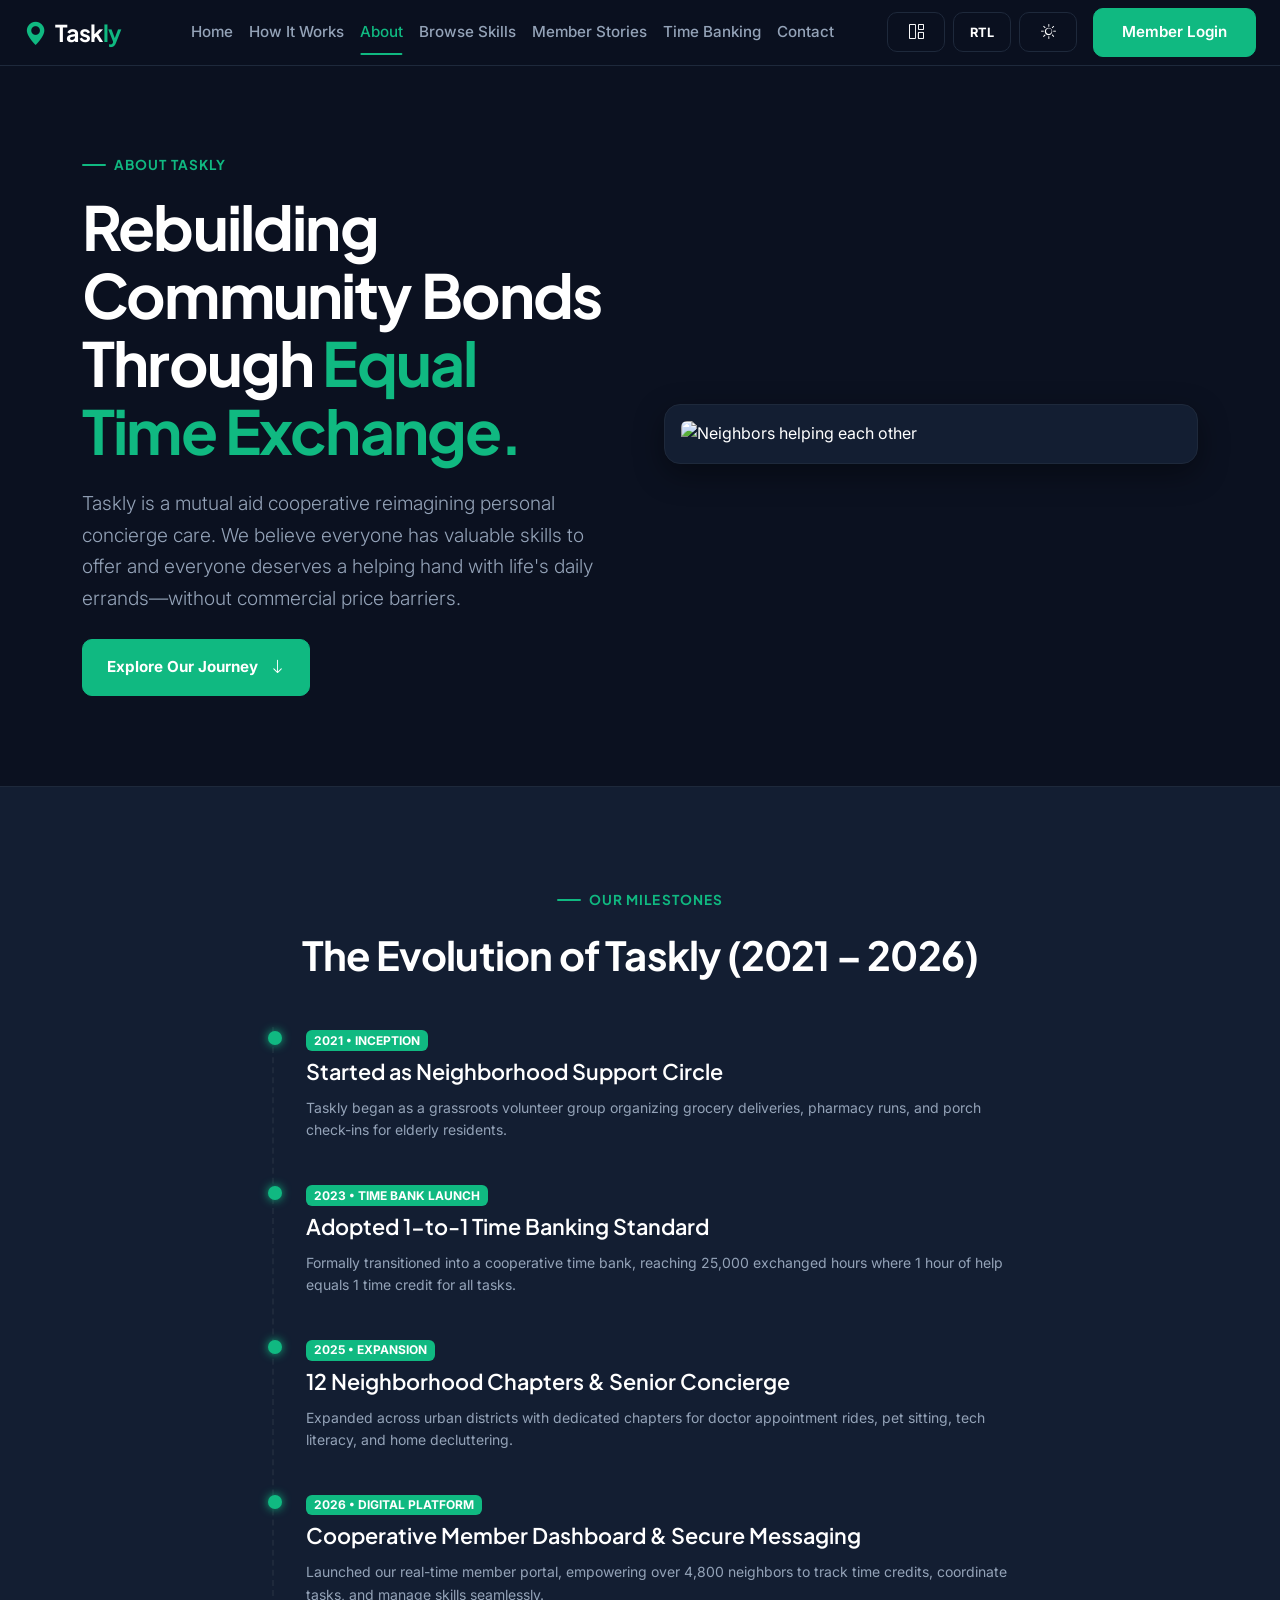
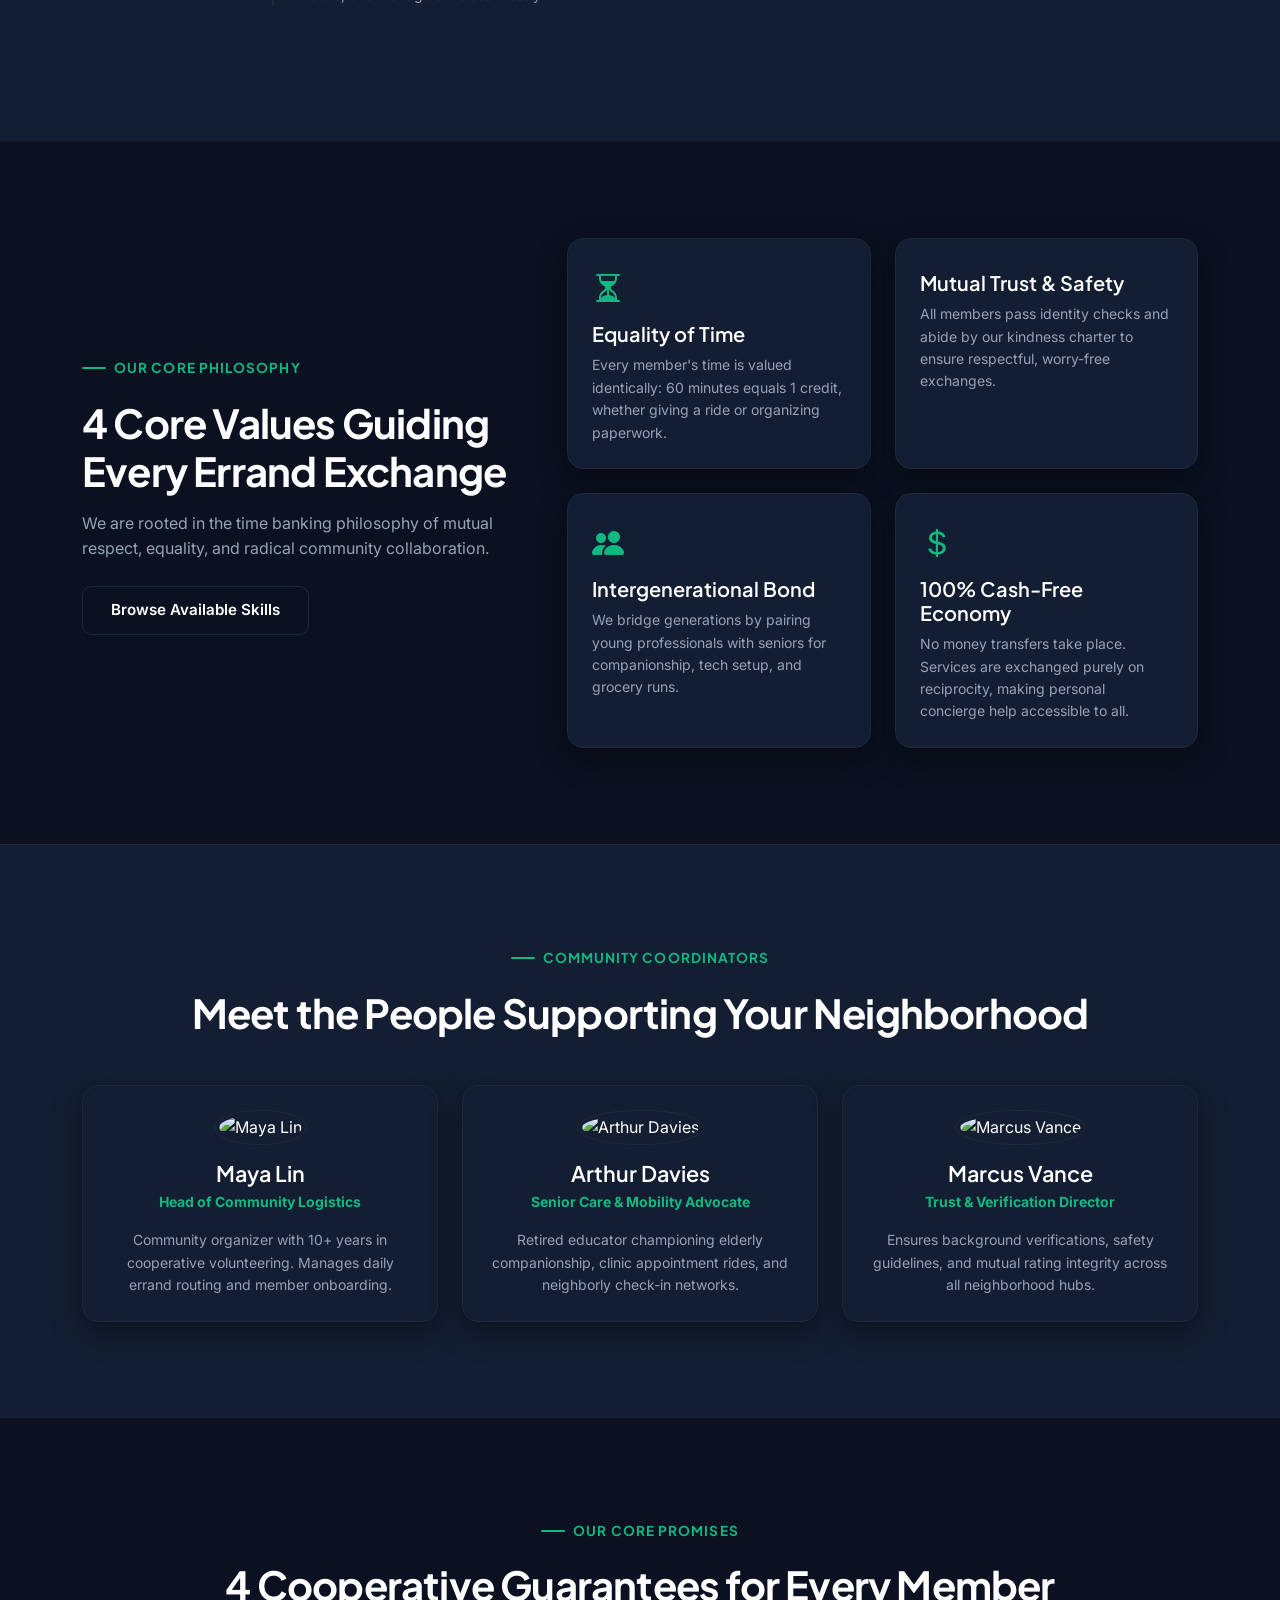
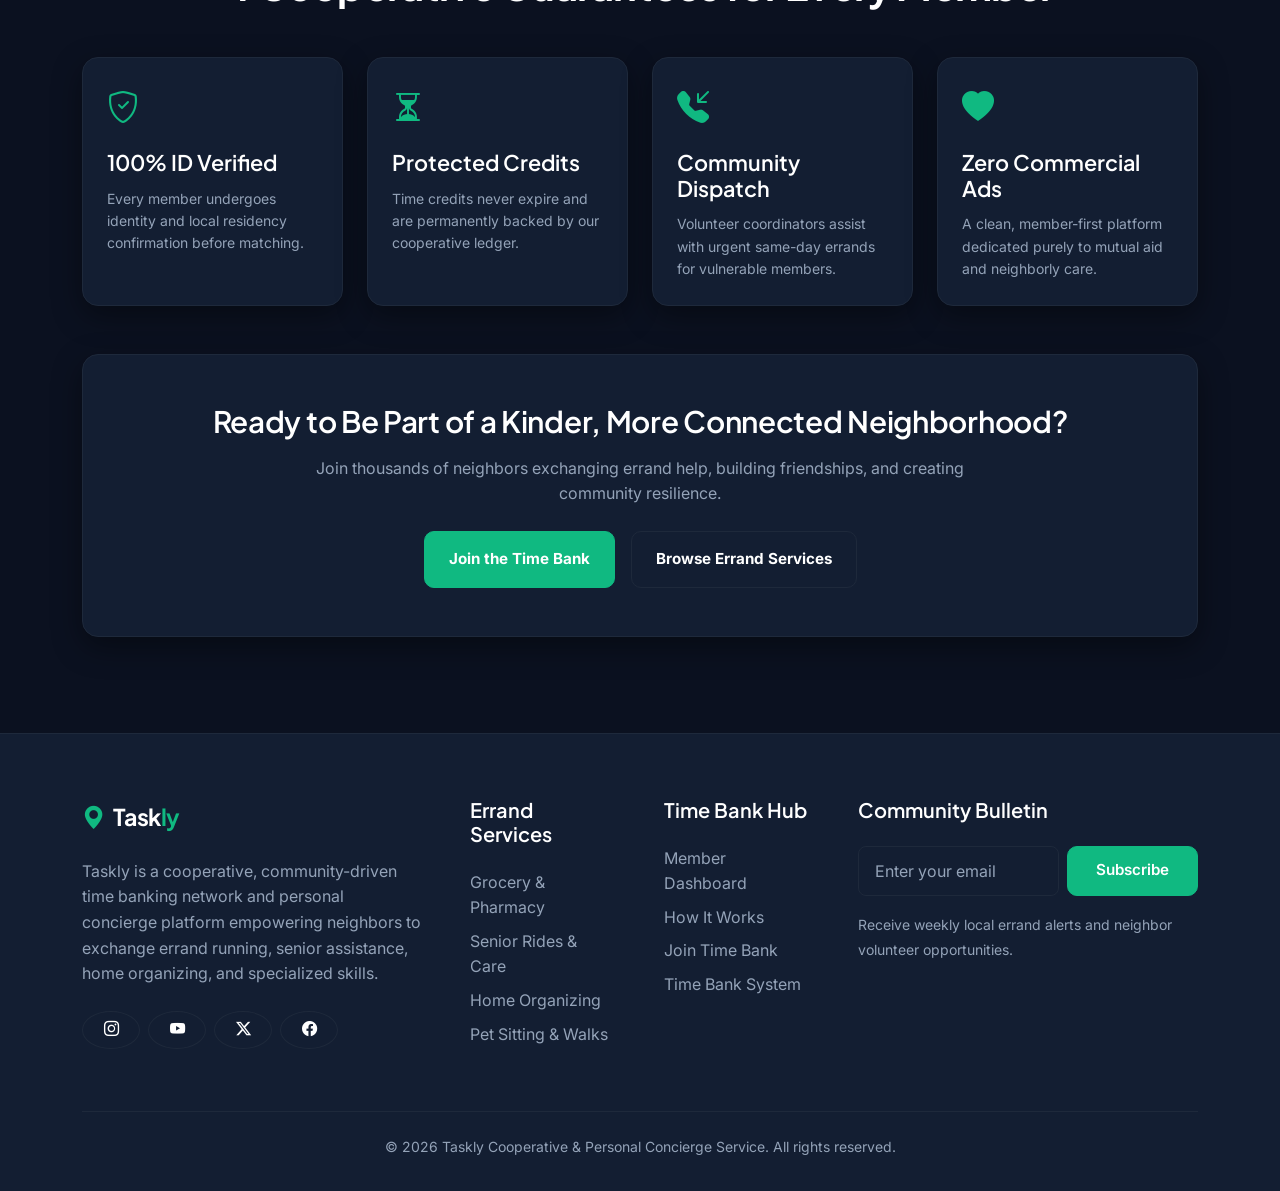
==== about.html @ d5fe8d48 "Initial commit - Taskly Local Errand Running & Personal Concierge Service" ====
<!DOCTYPE html>
<html lang="en">
<head>
    <meta charset="UTF-8">
    <meta name="viewport" content="width=device-width, initial-scale=1.0">
    <title>About Us — Our Time Banking Mission | Taskly</title>
    
    <link rel="icon" type="image/svg+xml" href="favicon.svg">
    <meta name="description" content="Discover the story and cooperative mission of Taskly. We connect neighbors to exchange personal concierge assistance and errand running through equal time banking.">
    
    <!-- Google Fonts: Plus Jakarta Sans (Headings) + Inter (Body) -->
    <link rel="preconnect" href="https://fonts.googleapis.com">
    <link rel="preconnect" href="https://fonts.gstatic.com" crossorigin>
    <link href="https://fonts.googleapis.com/css2?family=Inter:wght@400;500;600;700&family=Plus+Jakarta+Sans:wght@500;600;700;800&display=swap" rel="stylesheet">
    
    <!-- Bootstrap 5 CSS -->
    <link href="https://cdn.jsdelivr.net/npm/bootstrap@5.3.2/dist/css/bootstrap.min.css" rel="stylesheet">
    <!-- Bootstrap Icons -->
    <link rel="stylesheet" href="https://cdn.jsdelivr.net/npm/bootstrap-icons@1.11.1/font/bootstrap-icons.css">
    
    <!-- Custom CSS -->
    <link rel="stylesheet" href="assets/css/style.css">
    <link rel="stylesheet" href="assets/css/dark-mode.css">
    <link rel="stylesheet" href="assets/css/rtl.css">
</head>
<body data-theme="dark">

    <!-- Navbar -->
    <nav class="navbar navbar-expand-xl navbar-glass">
        <div class="container-fluid px-4">
            <a class="navbar-brand" href="index.html">
                <i class="bi bi-geo-alt-fill"></i>
                <span>Task<span class="text-primary-accent">ly</span></span>
            </a>
            
            <button class="navbar-toggler border-0 shadow-none text-body ms-auto" type="button" data-bs-toggle="collapse" data-bs-target="#navbarNav">
                <i class="bi bi-list fs-2"></i>
            </button>
            
            <div class="collapse navbar-collapse" id="navbarNav">
                <ul class="navbar-nav mx-auto">
                    <li class="nav-item"><a class="nav-link" href="index.html">Home</a></li>
                    <li class="nav-item"><a class="nav-link" href="home2.html">How It Works</a></li>
                    <li class="nav-item"><a class="nav-link active" href="about.html">About</a></li>
                    <li class="nav-item"><a class="nav-link" href="services.html">Browse Skills</a></li>
                    <li class="nav-item"><a class="nav-link" href="blog.html">Member Stories</a></li>
                    <li class="nav-item"><a class="nav-link" href="pricing.html">Time Banking</a></li>
                    <li class="nav-item"><a class="nav-link" href="contact.html">Contact</a></li>
                </ul>
                <div class="d-flex align-items-center gap-2 mt-3 mt-xl-0">
                    <a href="dashboard.html" class="btn btn-secondary-custom d-flex align-items-center justify-content-center" style="width: 40px; height: 40px;" title="Member Dashboard"><i class="bi bi-grid-1x2"></i></a>
                    <a href="#" id="rtlToggle" class="btn btn-secondary-custom d-flex align-items-center justify-content-center fw-bold" style="width: 40px; height: 40px; font-size: 0.8rem;" title="Toggle RTL">RTL</a>
                    <a href="#" id="themeToggle" class="btn btn-secondary-custom d-flex align-items-center justify-content-center" style="width: 40px; height: 40px;" title="Toggle Theme"><i class="bi bi-sun"></i></a>
                    <a href="login.html" class="btn btn-primary-orange fw-semibold ms-2">Member Login</a>
                </div>
            </div>
        </div>
    </nav>

    <!-- HERO SECTION: ABOUT TASKLY -->
    <section class="hero-editorial-about">
        <div class="container">
            <div class="row align-items-center g-5">
                <div class="col-lg-6 fade-up">
                    <div class="eyebrow-label">ABOUT TASKLY</div>
                    <h1 class="display-3 mb-4">
                        Rebuilding Community Bonds Through <span class="text-primary-accent">Equal Time Exchange.</span>
                    </h1>
                    <p class="lead mb-4">
                        Taskly is a mutual aid cooperative reimagining personal concierge care. We believe everyone has valuable skills to offer and everyone deserves a helping hand with life's daily errands—without commercial price barriers.
                    </p>
                    <div class="d-flex gap-3 mb-4">
                        <a href="#history" class="btn btn-primary-orange btn-lg px-4 py-3 fw-bold">Explore Our Journey <i class="bi bi-arrow-down ms-1"></i></a>
                    </div>
                </div>

                <div class="col-lg-6 fade-up" style="transition-delay: 0.1s;">
                    <div class="glass-card p-3">
                        <img src="https://images.unsplash.com/photo-1576765608535-5f04d1e3f289?auto=format&fit=crop&w=800&q=80" class="img-fluid rounded w-100" alt="Neighbors helping each other">
                    </div>
                </div>
            </div>
        </div>
    </section>

    <!-- UNIQUE SECTION 1 (ABOUT): TIMELINE OF TIME BANKING MILESTONES -->
    <section class="py-5 bg-secondary-dark border-top border-secondary" id="history">
        <div class="container py-5">
            <div class="text-center mb-5 fade-up">
                <span class="eyebrow-label">OUR MILESTONES</span>
                <h2 class="display-6 mt-1">The Evolution of Taskly (2021 – 2026)</h2>
            </div>

            <div class="row justify-content-center">
                <div class="col-lg-8 fade-up">
                    <div class="timeline-track">
                        <!-- Milestone 1 -->
                        <div class="timeline-item">
                            <span class="badge bg-primary-accent text-white mb-2">2021 • INCEPTION</span>
                            <h4>Started as Neighborhood Support Circle</h4>
                            <p class="text-secondary small mb-0">Taskly began as a grassroots volunteer group organizing grocery deliveries, pharmacy runs, and porch check-ins for elderly residents.</p>
                        </div>

                        <!-- Milestone 2 -->
                        <div class="timeline-item">
                            <span class="badge bg-primary-accent text-white mb-2">2023 • TIME BANK LAUNCH</span>
                            <h4>Adopted 1-to-1 Time Banking Standard</h4>
                            <p class="text-secondary small mb-0">Formally transitioned into a cooperative time bank, reaching 25,000 exchanged hours where 1 hour of help equals 1 time credit for all tasks.</p>
                        </div>

                        <!-- Milestone 3 -->
                        <div class="timeline-item">
                            <span class="badge bg-primary-accent text-white mb-2">2025 • EXPANSION</span>
                            <h4>12 Neighborhood Chapters & Senior Concierge</h4>
                            <p class="text-secondary small mb-0">Expanded across urban districts with dedicated chapters for doctor appointment rides, pet sitting, tech literacy, and home decluttering.</p>
                        </div>

                        <!-- Milestone 4 -->
                        <div class="timeline-item">
                            <span class="badge bg-primary-accent text-white mb-2">2026 • DIGITAL PLATFORM</span>
                            <h4>Cooperative Member Dashboard & Secure Messaging</h4>
                            <p class="text-secondary small mb-0">Launched our real-time member portal, empowering over 4,800 neighbors to track time credits, coordinate tasks, and manage skills seamlessly.</p>
                        </div>
                    </div>
                </div>
            </div>
        </div>
    </section>

    <!-- UNIQUE SECTION 2 (ABOUT): 4 PILLARS OF COOPERATIVE CARE -->
    <section class="py-5">
        <div class="container py-5">
            <div class="row align-items-center g-5">
                <div class="col-lg-5 fade-up">
                    <span class="eyebrow-label">OUR CORE PHILOSOPHY</span>
                    <h2 class="display-6 mt-1 mb-3">4 Core Values Guiding Every Errand Exchange</h2>
                    <p class="text-secondary mb-4">We are rooted in the time banking philosophy of mutual respect, equality, and radical community collaboration.</p>
                    <a href="services.html" class="btn btn-secondary-custom">Browse Available Skills</a>
                </div>

                <div class="col-lg-7 fade-up" style="transition-delay: 0.1s;">
                    <div class="row g-4">
                        <div class="col-sm-6">
                            <div class="glass-card p-4 h-100">
                                <div class="text-primary-accent fs-2 mb-2"><i class="bi bi-hourglass-split"></i></div>
                                <h5>Equality of Time</h5>
                                <p class="text-secondary small mb-0">Every member's time is valued identically: 60 minutes equals 1 credit, whether giving a ride or organizing paperwork.</p>
                            </div>
                        </div>

                        <div class="col-sm-6">
                            <div class="glass-card p-4 h-100">
                                <div class="text-primary-accent fs-2 mb-2"><i class="bi bi-shield-heart"></i></div>
                                <h5>Mutual Trust & Safety</h5>
                                <p class="text-secondary small mb-0">All members pass identity checks and abide by our kindness charter to ensure respectful, worry-free exchanges.</p>
                            </div>
                        </div>

                        <div class="col-sm-6">
                            <div class="glass-card p-4 h-100">
                                <div class="text-primary-accent fs-2 mb-2"><i class="bi bi-people-fill"></i></div>
                                <h5>Intergenerational Bond</h5>
                                <p class="text-secondary small mb-0">We bridge generations by pairing young professionals with seniors for companionship, tech setup, and grocery runs.</p>
                            </div>
                        </div>

                        <div class="col-sm-6">
                            <div class="glass-card p-4 h-100">
                                <div class="text-primary-accent fs-2 mb-2"><i class="bi bi-currency-dollar"></i></div>
                                <h5>100% Cash-Free Economy</h5>
                                <p class="text-secondary small mb-0">No money transfers take place. Services are exchanged purely on reciprocity, making personal concierge help accessible to all.</p>
                            </div>
                        </div>
                    </div>
                </div>
            </div>
        </div>
    </section>

    <!-- UNIQUE SECTION 3 (ABOUT): COMMUNITY COORDINATORS & ORGANIZERS -->
    <section class="py-5 bg-secondary-dark border-top border-secondary">
        <div class="container py-5">
            <div class="text-center mb-5 fade-up">
                <span class="eyebrow-label">COMMUNITY COORDINATORS</span>
                <h2 class="display-6 mt-1">Meet the People Supporting Your Neighborhood</h2>
            </div>

            <div class="row g-4 justify-content-center">
                <div class="col-lg-4 col-md-6 fade-up">
                    <div class="glass-card p-4 text-center">
                        <img src="https://images.unsplash.com/photo-1534528741775-53994a69daeb?auto=format&fit=crop&w=400&q=80" class="rounded-circle mb-3 border border-primary p-1" style="width: 110px; height: 110px; object-fit: cover;" alt="Maya Lin">
                        <h4 class="mb-1">Maya Lin</h4>
                        <small class="text-primary-accent fw-bold d-block mb-3">Head of Community Logistics</small>
                        <p class="text-secondary small mb-0">Community organizer with 10+ years in cooperative volunteering. Manages daily errand routing and member onboarding.</p>
                    </div>
                </div>

                <div class="col-lg-4 col-md-6 fade-up" style="transition-delay: 0.1s;">
                    <div class="glass-card p-4 text-center">
                        <img src="https://images.unsplash.com/photo-1507003211169-0a1dd7228f2d?auto=format&fit=crop&w=400&q=80" class="rounded-circle mb-3 border border-primary p-1" style="width: 110px; height: 110px; object-fit: cover;" alt="Arthur Davies">
                        <h4 class="mb-1">Arthur Davies</h4>
                        <small class="text-primary-accent fw-bold d-block mb-3">Senior Care & Mobility Advocate</small>
                        <p class="text-secondary small mb-0">Retired educator championing elderly companionship, clinic appointment rides, and neighborly check-in networks.</p>
                    </div>
                </div>

                <div class="col-lg-4 col-md-6 fade-up" style="transition-delay: 0.2s;">
                    <div class="glass-card p-4 text-center">
                        <img src="https://images.unsplash.com/photo-1500648767791-00dcc994a43e?auto=format&fit=crop&w=400&q=80" class="rounded-circle mb-3 border border-primary p-1" style="width: 110px; height: 110px; object-fit: cover;" alt="Marcus Vance">
                        <h4 class="mb-1">Marcus Vance</h4>
                        <small class="text-primary-accent fw-bold d-block mb-3">Trust & Verification Director</small>
                        <p class="text-secondary small mb-0">Ensures background verifications, safety guidelines, and mutual rating integrity across all neighborhood hubs.</p>
                    </div>
                </div>
            </div>
        </div>
    </section>

    <!-- UNIQUE SECTION 4 (ABOUT): TIME BANK GUARANTEES -->
    <section class="py-5">
        <div class="container py-5">
            <div class="text-center mb-5 fade-up">
                <span class="eyebrow-label">OUR CORE PROMISES</span>
                <h2 class="display-6 mt-1">4 Cooperative Guarantees for Every Member</h2>
            </div>

            <div class="row g-4">
                <div class="col-lg-3 col-md-6 fade-up">
                    <div class="glass-card p-4 h-100 border-start border-primary" style="border-start-width: 4px !important;">
                        <div class="text-primary-accent fs-2 mb-3"><i class="bi bi-shield-check"></i></div>
                        <h4>100% ID Verified</h4>
                        <p class="text-secondary small mb-0">Every member undergoes identity and local residency confirmation before matching.</p>
                    </div>
                </div>

                <div class="col-lg-3 col-md-6 fade-up" style="transition-delay: 0.1s;">
                    <div class="glass-card p-4 h-100 border-start border-primary" style="border-start-width: 4px !important;">
                        <div class="text-primary-accent fs-2 mb-3"><i class="bi bi-hourglass-split"></i></div>
                        <h4>Protected Credits</h4>
                        <p class="text-secondary small mb-0">Time credits never expire and are permanently backed by our cooperative ledger.</p>
                    </div>
                </div>

                <div class="col-lg-3 col-md-6 fade-up" style="transition-delay: 0.2s;">
                    <div class="glass-card p-4 h-100 border-start border-primary" style="border-start-width: 4px !important;">
                        <div class="text-primary-accent fs-2 mb-3"><i class="bi bi-telephone-inbound-fill"></i></div>
                        <h4>Community Dispatch</h4>
                        <p class="text-secondary small mb-0">Volunteer coordinators assist with urgent same-day errands for vulnerable members.</p>
                    </div>
                </div>

                <div class="col-lg-3 col-md-6 fade-up" style="transition-delay: 0.3s;">
                    <div class="glass-card p-4 h-100 border-start border-primary" style="border-start-width: 4px !important;">
                        <div class="text-primary-accent fs-2 mb-3"><i class="bi bi-heart-fill"></i></div>
                        <h4>Zero Commercial Ads</h4>
                        <p class="text-secondary small mb-0">A clean, member-first platform dedicated purely to mutual aid and neighborly care.</p>
                    </div>
                </div>
            </div>

            <!-- Banner CTA Box -->
            <div class="glass-card p-4 p-md-5 mt-5 text-center fade-up">
                <h3 class="mb-3">Ready to Be Part of a Kinder, More Connected Neighborhood?</h3>
                <p class="text-secondary mx-auto mb-4" style="max-width: 650px;">Join thousands of neighbors exchanging errand help, building friendships, and creating community resilience.</p>
                <div class="d-flex justify-content-center gap-3 flex-wrap">
                    <a href="register.html" class="btn btn-primary-orange btn-lg px-4 py-3 fw-bold">Join the Time Bank</a>
                    <a href="services.html" class="btn btn-secondary-custom btn-lg px-4 py-3 fw-bold">Browse Errand Services</a>
                </div>
            </div>
        </div>
    </section>

    <!-- Footer -->
    <footer class="footer bg-secondary-dark border-top border-secondary">
        <div class="container">
            <div class="row g-5">
                <div class="col-lg-4">
                    <a class="navbar-brand mb-4 d-inline-flex" href="index.html">
                        <i class="bi bi-geo-alt-fill"></i>
                        <span>Task<span class="text-primary-accent">ly</span></span>
                    </a>
                    <p class="text-secondary mb-4">Taskly is a cooperative, community-driven time banking network and personal concierge platform empowering neighbors to exchange errand running, senior assistance, home organizing, and specialized skills.</p>
                    <!-- Social Media Icons -->
                    <div class="d-flex align-items-center gap-2 mt-3">
                        <a href="https://instagram.com" target="_blank" class="btn btn-secondary-custom rounded-circle d-flex align-items-center justify-content-center" style="width: 38px; height: 38px;" title="Instagram"><i class="bi bi-instagram"></i></a>
                        <a href="https://youtube.com" target="_blank" class="btn btn-secondary-custom rounded-circle d-flex align-items-center justify-content-center" style="width: 38px; height: 38px;" title="YouTube"><i class="bi bi-youtube"></i></a>
                        <a href="https://twitter.com" target="_blank" class="btn btn-secondary-custom rounded-circle d-flex align-items-center justify-content-center" style="width: 38px; height: 38px;" title="X (Twitter)"><i class="bi bi-twitter-x"></i></a>
                        <a href="https://facebook.com" target="_blank" class="btn btn-secondary-custom rounded-circle d-flex align-items-center justify-content-center" style="width: 38px; height: 38px;" title="Facebook"><i class="bi bi-facebook"></i></a>
                    </div>
                </div>
                <div class="col-lg-2 col-md-4">
                    <h5 class="mb-4">Errand Services</h5>
                    <ul class="list-unstyled">
                        <li class="mb-2"><a href="services.html" class="footer-link">Grocery & Pharmacy</a></li>
                        <li class="mb-2"><a href="services.html" class="footer-link">Senior Rides & Care</a></li>
                        <li class="mb-2"><a href="services.html" class="footer-link">Home Organizing</a></li>
                        <li class="mb-2"><a href="services.html" class="footer-link">Pet Sitting & Walks</a></li>
                    </ul>
                </div>
                <div class="col-lg-2 col-md-4">
                    <h5 class="mb-4">Time Bank Hub</h5>
                    <ul class="list-unstyled">
                        <li class="mb-2"><a href="dashboard.html" class="footer-link">Member Dashboard</a></li>
                        <li class="mb-2"><a href="home2.html" class="footer-link">How It Works</a></li>
                        <li class="mb-2"><a href="register.html" class="footer-link">Join Time Bank</a></li>
                        <li class="mb-2"><a href="pricing.html" class="footer-link">Time Bank System</a></li>
                    </ul>
                </div>
                <div class="col-lg-4 col-md-4">
                    <h5 class="mb-4">Community Bulletin</h5>
                    <form class="d-flex gap-2 mb-3">
                        <input type="email" class="form-control form-control-glass" placeholder="Enter your email">
                        <button class="btn btn-primary-orange" type="button">Subscribe</button>
                    </form>
                    <small class="text-secondary">Receive weekly local errand alerts and neighbor volunteer opportunities.</small>
                </div>
            </div>
            <div class="border-top border-secondary mt-5 pt-4 text-center">
                <p class="text-secondary small mb-0">&copy; 2026 Taskly Cooperative & Personal Concierge Service. All rights reserved.</p>
            </div>
        </div>
    </footer>

    <script src="https://cdn.jsdelivr.net/npm/bootstrap@5.3.2/dist/js/bootstrap.bundle.min.js"></script>
    <script src="assets/js/main.js"></script>
</body>
</html>
---- assets/css/style.css ----
/* ==========================================================================
   Taskly — Personal Concierge & Cooperative Time Bank Design System
   Palette: Forest Slate #0F172A | Warm Crisp Background #F8FAFC | Vibrant Concierge Teal #0D9488 / Amber #F59E0B
   Typography: Plus Jakarta Sans (Headings) + Inter (Body)
   ========================================================================== */

:root {
    /* Palette — Light Theme */
    --primary-bg: #F8FAFC;
    --secondary-bg: #FFFFFF;
    --card-bg: #FFFFFF;
    --primary-accent: #0D9488;
    --primary-accent-hover: #0F766E;
    --deep-black: #0F172A;
    --pure-white: #FFFFFF;
    --text-primary: #1E293B;
    --text-secondary: #64748B;
    --border-color: #E2E8F0;
    --card-shadow: 0 8px 24px rgba(15, 23, 42, 0.04);
    --glow-color: rgba(13, 148, 136, 0.25);
    
    /* Typography */
    --font-heading: 'Plus Jakarta Sans', sans-serif;
    --font-body: 'Inter', sans-serif;
    
    /* UI Dimensions */
    --radius-card: 16px;
    --radius-btn: 10px;
    --navbar-bg: rgba(248, 250, 252, 0.92);
    --sidebar-bg: rgba(255, 255, 255, 0.95);
}

[data-theme="dark"] {
    /* Palette — Dark Theme */
    --primary-bg: #0B1120;
    --secondary-bg: #131E32;
    --card-bg: #131E32;
    --primary-accent: #10B981;
    --primary-accent-hover: #059669;
    --deep-black: #080D1A;
    --pure-white: #FFFFFF;
    --text-primary: #F8FAFC;
    --text-secondary: #94A3B8;
    --border-color: #1E293B;
    --card-shadow: 0 10px 30px rgba(0, 0, 0, 0.4);
    --glow-color: rgba(16, 185, 129, 0.25);
    --navbar-bg: rgba(11, 17, 32, 0.92);
    --sidebar-bg: rgba(19, 30, 50, 0.95);
}

* {
    margin: 0;
    padding: 0;
    box-sizing: border-box;
}

body {
    font-family: var(--font-body);
    background-color: var(--primary-bg);
    color: var(--text-primary);
    line-height: 1.6;
    overflow-x: hidden;
    transition: background-color 0.3s ease, color 0.3s ease;
    -webkit-font-smoothing: antialiased;
}

/* Fluid Responsive Typography */
h1, .display-1, .display-2, .display-3, .display-4 {
    font-family: var(--font-heading);
    font-weight: 700;
    font-size: clamp(2.2rem, 5vw, 3.8rem);
    line-height: 1.12;
    letter-spacing: -0.03em;
    color: var(--text-primary);
    margin-bottom: 1.25rem;
}

h2, .display-5, .display-6 {
    font-family: var(--font-heading);
    font-weight: 700;
    font-size: clamp(1.65rem, 3.5vw, 2.5rem);
    line-height: 1.2;
    letter-spacing: -0.02em;
    color: var(--text-primary);
    margin-bottom: 1rem;
}

h3 {
    font-family: var(--font-heading);
    font-weight: 600;
    font-size: clamp(1.35rem, 2.5vw, 1.85rem);
    line-height: 1.25;
    letter-spacing: -0.01em;
    color: var(--text-primary);
    margin-bottom: 0.85rem;
}

h4 {
    font-family: var(--font-heading);
    font-weight: 600;
    font-size: clamp(1.15rem, 2vw, 1.35rem);
    color: var(--text-primary);
    margin-bottom: 0.75rem;
}

h5, h6 {
    font-family: var(--font-heading);
    font-weight: 600;
    color: var(--text-primary);
    margin-bottom: 0.5rem;
}

p, .lead {
    font-family: var(--font-body);
}

.lead {
    font-size: clamp(1.05rem, 1.8vw, 1.2rem);
    color: var(--text-secondary);
    line-height: 1.65;
}

/* Eyebrow Labels with animated orange line */
.eyebrow-label {
    display: inline-flex;
    align-items: center;
    gap: 0.5rem;
    font-family: var(--font-heading);
    font-weight: 700;
    font-size: 0.85rem;
    letter-spacing: 0.08em;
    text-uppercase: uppercase;
    color: var(--primary-accent);
    margin-bottom: 1rem;
    position: relative;
}

.eyebrow-label::before {
    content: '';
    display: inline-block;
    width: 24px;
    height: 2px;
    background: var(--primary-accent);
    border-radius: 2px;
}

/* Text & Border Helpers */
.text-primary-accent { color: var(--primary-accent) !important; }
.bg-primary-accent { background-color: var(--primary-accent) !important; }
.text-secondary { color: var(--text-secondary) !important; }

.border-theme,
.border,
.border-top,
.border-end,
.border-bottom,
.border-start,
.border-secondary {
    border-color: var(--border-color) !important;
}

a {
    color: var(--primary-accent);
    text-decoration: none;
    transition: all 0.25s ease;
}

a:hover {
    color: var(--primary-accent-hover);
}

/* Background Utility Classes */
.bg-primary-dark { background-color: var(--primary-bg) !important; }
.bg-secondary-dark { background-color: var(--secondary-bg) !important; }

/* Navbar - Glassmorphism */
.navbar-glass {
    background: var(--navbar-bg);
    backdrop-filter: blur(12px);
    -webkit-backdrop-filter: blur(12px);
    border-bottom: 1px solid var(--border-color);
    position: sticky;
    top: 0;
    z-index: 1030;
    transition: background-color 0.3s ease, border-color 0.3s ease;
}

.navbar-brand {
    font-family: var(--font-heading);
    font-weight: 700;
    font-size: 1.45rem;
    color: var(--text-primary) !important;
    display: flex;
    align-items: center;
    gap: 0.5rem;
    letter-spacing: -0.02em;
}

.navbar-brand i {
    color: var(--primary-accent);
}

.nav-link {
    font-family: var(--font-body);
    color: var(--text-secondary) !important;
    font-weight: 500;
    font-size: 0.95rem;
    padding: 0.5rem 1rem;
    position: relative;
    transition: color 0.25s ease;
}

.nav-link:hover, .nav-link.active {
    color: var(--primary-accent) !important;
}

.nav-link::after {
    content: '';
    position: absolute;
    bottom: -2px;
    left: 50%;
    transform: translateX(-50%);
    width: 0;
    height: 2px;
    background: var(--primary-accent);
    transition: width 0.25s ease;
    border-radius: 2px;
}

.nav-link:hover::after, .nav-link.active::after {
    width: 70%;
}

.nav-pills .nav-link.active {
    color: #FFFFFF !important;
    background-color: var(--primary-accent) !important;
}

.navbar-toggler {
    padding: 0.4rem 0.6rem;
    border-radius: 8px;
    color: var(--text-primary) !important;
}

/* Buttons — Primary & Secondary Accent */
.btn-gradient, .btn-primary-orange {
    background-color: var(--primary-accent);
    color: #FFFFFF !important;
    border: 1px solid var(--primary-accent);
    border-radius: var(--radius-btn);
    padding: 0.75rem 1.75rem;
    font-family: var(--font-body);
    font-weight: 600;
    font-size: 0.95rem;
    display: inline-flex;
    align-items: center;
    justify-content: center;
    gap: 0.5rem;
    cursor: pointer;
    transition: transform 0.25s cubic-bezier(0.16, 1, 0.3, 1), box-shadow 0.25s ease, background-color 0.25s ease;
}

.btn-gradient:hover, .btn-primary-orange:hover {
    background-color: var(--primary-accent-hover);
    border-color: var(--primary-accent-hover);
    transform: translateY(-2px);
    box-shadow: 0 6px 20px var(--glow-color);
}

.btn-outline-glow, .btn-secondary-custom {
    background: transparent;
    color: var(--text-primary);
    border: 1px solid var(--border-color);
    border-radius: var(--radius-btn);
    padding: 0.75rem 1.75rem;
    font-family: var(--font-body);
    font-weight: 600;
    font-size: 0.95rem;
    display: inline-flex;
    align-items: center;
    justify-content: center;
    gap: 0.5rem;
    cursor: pointer;
    transition: all 0.25s ease;
}

.btn-outline-glow:hover, .btn-secondary-custom:hover {
    border-color: var(--primary-accent);
    color: var(--primary-accent);
    background: rgba(13, 148, 136, 0.08);
    transform: translateY(-2px);
}

/* Cards & Product Cards System */
.glass-card {
    background: var(--card-bg);
    border: 1px solid var(--border-color);
    border-radius: var(--radius-card);
    padding: 1.5rem;
    box-shadow: var(--card-shadow);
    transition: transform 0.3s cubic-bezier(0.16, 1, 0.3, 1), box-shadow 0.3s ease, border-color 0.3s ease;
    position: relative;
    overflow: hidden;
}

.glass-card:hover {
    transform: translateY(-4px);
    box-shadow: 0 14px 35px rgba(0, 0, 0, 0.12);
    border-color: var(--primary-accent);
}

/* Product Card Styling */
.product-card {
    background: var(--card-bg);
    border: 1px solid var(--border-color);
    border-radius: var(--radius-card);
    padding: 1rem;
    transition: transform 0.3s cubic-bezier(0.16, 1, 0.3, 1), box-shadow 0.3s ease, border-color 0.3s ease;
    display: flex;
    flex-direction: column;
    height: 100%;
}

.product-card:hover {
    transform: translateY(-5px);
    box-shadow: 0 16px 36px rgba(0, 0, 0, 0.15);
    border-color: var(--primary-accent);
}

.product-card .product-img-wrapper {
    position: relative;
    width: 100%;
    height: 260px;
    border-radius: 12px;
    overflow: hidden;
    background: var(--primary-bg);
    margin-bottom: 1rem;
}

.product-card .product-img-wrapper img {
    width: 100%;
    height: 100%;
    object-fit: cover;
    transition: transform 0.4s cubic-bezier(0.16, 1, 0.3, 1);
}

.product-card:hover .product-img-wrapper img {
    transform: scale(1.06);
}

.product-card .badge-category {
    position: absolute;
    top: 12px;
    left: 12px;
    background: var(--primary-accent);
    color: #FFFFFF;
    font-size: 0.75rem;
    font-weight: 600;
    padding: 0.35rem 0.75rem;
    border-radius: 20px;
    letter-spacing: 0.03em;
    z-index: 2;
}

.product-card .product-title {
    font-family: var(--font-heading);
    font-size: 1.15rem;
    font-weight: 600;
    color: var(--text-primary);
    margin-bottom: 0.35rem;
}

.product-card .product-desc {
    font-size: 0.875rem;
    color: var(--text-secondary);
    margin-bottom: 1rem;
    flex-grow: 1;
}

.product-card .product-footer {
    display: flex;
    align-items: center;
    justify-content: space-between;
    padding-top: 0.75rem;
    border-top: 1px solid var(--border-color);
}

.product-card .product-price {
    font-family: var(--font-heading);
    font-size: 1.25rem;
    font-weight: 700;
    color: var(--text-primary);
}

/* Floating Badges */
.floating-badge {
    position: absolute;
    background: var(--card-bg);
    border: 1px solid var(--border-color);
    box-shadow: 0 10px 25px rgba(0,0,0,0.12);
    border-radius: 12px;
    padding: 0.6rem 1.1rem;
    z-index: 5;
    animation: float 4s ease-in-out infinite;
}

@keyframes float {
    0%, 100% { transform: translateY(0); }
    50% { transform: translateY(-8px); }
}

/* Promotional Marquee Ticker */
.marquee-wrapper {
    overflow: hidden;
    white-space: nowrap;
    background: var(--secondary-bg);
    border-top: 1px solid var(--border-color);
    border-bottom: 1px solid var(--border-color);
    padding: 0.85rem 0;
}

.marquee-content {
    display: inline-block;
    animation: marquee 25s linear infinite;
}

.marquee-item {
    display: inline-flex;
    align-items: center;
    gap: 0.75rem;
    font-family: var(--font-heading);
    font-weight: 600;
    font-size: 0.95rem;
    letter-spacing: 0.04em;
    text-uppercase: uppercase;
    color: var(--text-primary);
    margin-right: 2.5rem;
}

.marquee-item i {
    color: var(--primary-accent);
}

@keyframes marquee {
    0% { transform: translateX(0); }
    100% { transform: translateX(-50%); }
}

/* ==========================================================================
   SPECIFIC UNIQUE HERO SECTIONS & SPECIALIZED PAGE SECTIONS
   ========================================================================== */

/* Hero Section Base Rules */
.hero-creative-workshop,
.hero-design-journey,
.hero-editorial-about,
.hero-service-orbit,
.hero-blog-magazine,
.hero-pricing-stacked,
.hero-contact-collab {
    position: relative;
    padding: 5rem 0 4rem;
    display: flex;
    align-items: center;
}

@media (min-width: 1200px) {
    .hero-creative-workshop,
    .hero-design-journey,
    .hero-editorial-about,
    .hero-service-orbit,
    .hero-blog-magazine,
    .hero-pricing-stacked,
    .hero-contact-collab {
        min-height: 80vh;
    }
}

/* Journey Stages Grid for Home 2 */
.journey-stages {
    position: relative;
    display: grid;
    grid-template-columns: repeat(3, 1fr);
    gap: 1.5rem;
    margin-top: 3rem;
    align-items: stretch;
}

.journey-stage-card {
    background: var(--card-bg);
    border: 1px solid var(--border-color);
    border-radius: var(--radius-card);
    padding: 1.5rem;
    text-align: center;
    position: relative;
    transition: transform 0.3s cubic-bezier(0.16, 1, 0.3, 1), border-color 0.3s ease, box-shadow 0.3s ease;
    display: flex;
    flex-direction: column;
    height: 100%;
    z-index: 2;
}

.journey-stage-card:hover, .journey-stage-card.active {
    transform: translateY(-6px);
    border-color: var(--primary-accent);
    box-shadow: 0 14px 35px var(--glow-color);
}

.journey-stage-card.active h4 {
    color: var(--text-primary) !important;
}

/* Badge high contrast styling across Light and Dark themes */
.badge.bg-secondary {
    background-color: var(--primary-bg) !important;
    color: var(--primary-accent) !important;
    border: 1px solid var(--border-color) !important;
}

.journey-stage-card .badge {
    background-color: var(--primary-bg) !important;
    color: var(--primary-accent) !important;
    border: 1px solid var(--border-color) !important;
}

.journey-stage-card.active .badge.bg-primary-accent {
    background-color: var(--primary-accent) !important;
    color: #FFFFFF !important;
    border-color: var(--primary-accent) !important;
}

.journey-stage-img {
    width: 100%;
    aspect-ratio: 2 / 1;
    object-fit: cover;
    object-position: top center;
    border-radius: 12px;
    margin-top: 1rem;
    border: 1px solid var(--border-color);
    background: var(--primary-bg);
}

@media (max-width: 991.98px) {
    .journey-stages {
        grid-template-columns: 1fr;
    }
}


/* Hero Product Grid Collage for Home Page */
.hero-product-grid {
    display: grid;
    grid-template-columns: repeat(2, 1fr);
    gap: 1rem;
    position: relative;
}

.hero-product-card {
    background: var(--card-bg);
    border: 1px solid var(--border-color);
    border-radius: 16px;
    padding: 0.75rem;
    position: relative;
    overflow: hidden;
    transition: transform 0.3s cubic-bezier(0.16, 1, 0.3, 1), border-color 0.3s ease, box-shadow 0.3s ease;
}

.hero-product-card:hover {
    transform: translateY(-5px);
    border-color: var(--primary-accent);
    box-shadow: 0 14px 32px var(--glow-color);
}

.hero-product-card img {
    width: 100%;
    height: 190px;
    object-fit: cover;
    border-radius: 10px;
    background: var(--primary-bg);
    border: 1px solid var(--border-color);
}

.hero-product-card .card-overlay-badge {
    position: absolute;
    bottom: 14px;
    left: 14px;
    background: var(--card-bg);
    border: 1px solid var(--border-color);
    padding: 0.35rem 0.75rem;
    border-radius: 20px;
    font-size: 0.75rem;
    font-weight: 600;
    color: var(--text-primary);
    box-shadow: 0 4px 14px rgba(0,0,0,0.2);
    display: flex;
    align-items: center;
    gap: 0.35rem;
}

@media (max-width: 575.98px) {
    .hero-product-grid {
        grid-template-columns: 1fr;
    }
}

.color-swatch {
    width: 32px;
    height: 32px;
    border-radius: 50%;
    border: 2px solid var(--border-color);
    cursor: pointer;
    transition: transform 0.2s ease, border-color 0.2s ease;
}

.color-swatch.active, .color-swatch:hover {
    transform: scale(1.15);
    border-color: var(--primary-accent);
}

/* Bento Box Grid Styling */
.bento-card {
    background: var(--card-bg);
    border: 1px solid var(--border-color);
    border-radius: var(--radius-card);
    padding: 1.75rem;
    height: 100%;
    transition: transform 0.3s ease, border-color 0.3s ease;
}

.bento-card:hover {
    transform: translateY(-4px);
    border-color: var(--primary-accent);
}

/* Timeline Components */
.timeline-track {
    position: relative;
    padding-left: 2rem;
    border-left: 2px dashed var(--border-color);
}

.timeline-item {
    position: relative;
    margin-bottom: 2.5rem;
}

.timeline-item .badge {
    background-color: var(--primary-accent) !important;
    color: var(--pure-white) !important;
}

.timeline-item::before {
    content: '';
    position: absolute;
    left: -2.4rem;
    top: 0.25rem;
    width: 14px;
    height: 14px;
    border-radius: 50%;
    background: var(--primary-accent);
    box-shadow: 0 0 10px var(--primary-accent);
}

/* Unique Accordion Styling */
.accordion-glass .accordion-item {
    background: var(--card-bg);
    border: 1px solid var(--border-color);
    border-radius: 12px !important;
    margin-bottom: 1rem;
    overflow: hidden;
}

.accordion-glass .accordion-button {
    background: var(--card-bg);
    color: var(--text-primary);
    font-family: var(--font-heading);
    font-weight: 600;
    box-shadow: none;
    padding: 1.25rem 1.5rem;
}

.accordion-glass .accordion-button:not(.collapsed) {
    color: var(--primary-accent);
    background: rgba(16, 185, 129, 0.06);
}

.accordion-glass .accordion-body {
    background: var(--card-bg);
    color: var(--text-secondary);
    padding: 0 1.5rem 1.25rem;
}

/* Footer & Utilities */
.footer {
    background: var(--secondary-bg);
    border-top: 1px solid var(--border-color);
    padding: 4rem 0 2rem;
    margin-top: auto;
}

.footer-link {
    color: var(--text-secondary) !important;
    transition: color 0.25s ease, transform 0.25s ease;
    display: inline-block;
}

.footer-link:hover {
    color: var(--primary-accent) !important;
    transform: translateX(4px);
}

.social-icon {
    display: inline-flex;
    align-items: center;
    justify-content: center;
    width: 38px;
    height: 38px;
    border-radius: 50%;
    border: 1px solid var(--border-color);
    background: var(--card-bg);
    color: var(--text-secondary);
    transition: all 0.25s ease;
}

.social-icon:hover {
    background: var(--primary-accent);
    border-color: var(--primary-accent);
    color: #FFFFFF;
    transform: translateY(-2px);
}

.back-to-top {
    position: fixed;
    right: 24px;
    bottom: 24px;
    width: 44px;
    height: 44px;
    border-radius: 50%;
    border: 1px solid var(--border-color);
    background: var(--card-bg);
    color: var(--text-primary);
    display: inline-flex;
    align-items: center;
    justify-content: center;
    z-index: 1040;
    opacity: 0;
    visibility: hidden;
    transform: translateY(8px);
    transition: all 0.25s ease;
}

.back-to-top.show {
    opacity: 1;
    visibility: visible;
    transform: translateY(0);
}

.back-to-top:hover {
    background: var(--primary-accent);
    border-color: var(--primary-accent);
    color: #FFFFFF;
}

.form-control-glass {
    background-color: var(--card-bg);
    border: 1px solid var(--border-color);
    color: var(--text-primary);
    border-radius: 8px;
    padding: 0.75rem 1rem;
    font-family: var(--font-body);
}

.form-control-glass:focus {
    background-color: var(--card-bg);
    border-color: var(--primary-accent);
    box-shadow: 0 0 0 0.2rem var(--glow-color);
    color: var(--text-primary);
}

/* Custom dropdown arrow for form-select */
.form-select.form-control-glass {
    background-image: url("data:image/svg+xml,%3csvg xmlns='http://www.w3.org/2000/svg' viewBox='0 0 16 16'%3e%3cpath fill='none' stroke='%23737373' stroke-linecap='round' stroke-linejoin='round' stroke-width='2' d='m2 5 6 6 6-6'/%3e%3c/svg%3e") !important;
    background-repeat: no-repeat !important;
    background-position: right 1rem center !important;
    background-size: 16px 12px !important;
    padding-right: 2.5rem !important;
}

[data-theme="dark"] .form-select.form-control-glass {
    background-image: url("data:image/svg+xml,%3csvg xmlns='http://www.w3.org/2000/svg' viewBox='0 0 16 16'%3e%3cpath fill='none' stroke='%23ffffff' stroke-linecap='round' stroke-linejoin='round' stroke-width='2' d='m2 5 6 6 6-6'/%3e%3c/svg%3e") !important;
}

.form-control-glass::placeholder {
    color: var(--text-secondary);
}

.form-control-glass:disabled {
    background-color: var(--primary-bg) !important;
    color: var(--text-secondary) !important;
    border-color: var(--border-color) !important;
    opacity: 0.7;
}

/* Auth Page Controls */
.auth-top-controls {
    position: static;
}

@media (min-width: 992px) {
    .auth-page .auth-top-controls {
        position: fixed;
        top: 20px;
        right: 24px;
        z-index: 1035;
        margin-bottom: 0 !important;
    }
}

/* Glass Card Badges styling for high contrast in all themes */
.glass-card .badge.bg-secondary {
    background-color: rgba(16, 185, 129, 0.12) !important;
    color: var(--primary-accent) !important;
    border: 1px solid rgba(16, 185, 129, 0.25) !important;
}

/* Responsive Overrides */
@media (max-width: 1199.98px) {
    .navbar-nav .nav-link::after {
        display: none;
    }
    .navbar-glass .navbar-collapse {
        position: absolute;
        top: 100%;
        left: 0;
        right: 0;
        z-index: 1029;
        background: var(--sidebar-bg);
        border: 1px solid var(--border-color);
        border-top: 0;
        border-radius: 0 0 12px 12px;
        padding: 1rem;
        box-shadow: 0 14px 30px rgba(0, 0, 0, 0.25);
    }
    
    /* Place Member Login button below the icon controls in a single full-width line on mobile */
    .navbar-glass .navbar-collapse .d-flex.align-items-center {
        flex-wrap: wrap;
        width: 100%;
    }
    .navbar-glass .navbar-collapse .d-flex.align-items-center a[href="login.html"],
    .navbar-glass .navbar-collapse .d-flex.align-items-center .btn-primary-orange {
        width: 100% !important;
        margin-left: 0 !important;
        margin-right: 0 !important;
        margin-top: 0.5rem;
        text-align: center;
        justify-content: center;
    }
}

@media (max-width: 768px) {
    .hero-creative-workshop,
    .hero-design-journey,
    .hero-editorial-about,
    .hero-service-orbit,
    .hero-blog-magazine,
    .hero-pricing-stacked,
    .hero-contact-collab {
        padding: 3rem 0;
        text-align: center;
    }
    .eyebrow-label {
        justify-content: center;
    }
}

/* Pricing Page Comparison Table Row Borders */
.table-dark {
    --bs-table-border-color: rgba(255, 255, 255, 0.12) !important;
    border-color: rgba(255, 255, 255, 0.12) !important;
}

/* Dashboard Theme-Aware Tables */
.table-theme {
    color: var(--text-primary) !important;
    background-color: transparent !important;
    --bs-table-bg: transparent !important;
    --bs-table-color: var(--text-primary) !important;
    --bs-table-hover-color: var(--text-primary) !important;
    --bs-table-hover-bg: rgba(16, 185, 129, 0.08) !important;
}

.table-theme th, .table-theme td {
    background-color: transparent !important;
    border-color: var(--border-color) !important;
    color: var(--text-primary) !important;
}

.table-theme thead th {
    color: var(--text-secondary) !important;
    background-color: transparent !important;
}

.table-theme.table-hover tbody tr:hover {
    background-color: rgba(16, 185, 129, 0.05) !important;
}

/* Custom Form Checkbox Styling */
.form-check-input:checked {
    background-color: var(--primary-accent) !important;
    border-color: var(--primary-accent) !important;
}

.form-check-input:focus {
    border-color: var(--primary-accent) !important;
    box-shadow: 0 0 0 0.2rem var(--glow-color) !important;
}

/* Hero Journey & Blog Overlay Badges on Mobile */
.hero-blog-featured-badge {
    max-width: calc(100% - 3rem);
}

@media (max-width: 991.98px) {
    .hero-journey-badge,
    .hero-blog-featured-badge {
        position: static !important;
        margin: 1rem 0 0 0 !important;
        max-width: 100% !important;
    }
}

/* Dashboard Sidebar Mobile/Tablet Layout and Animation */
@media (max-width: 1199.98px) {
    .sidebar-glass {
        position: fixed !important;
        top: 0;
        bottom: 0;
        left: -280px;
        z-index: 1040;
        transition: left 0.3s ease;
        box-shadow: 0 0 15px rgba(0, 0, 0, 0.5);
    }
    .sidebar-glass.show {
        left: 0;
    }

    [dir="rtl"] .sidebar-glass {
        left: auto !important;
        right: -280px;
        transition: right 0.3s ease;
    }
    [dir="rtl"] .sidebar-glass.show {
        right: 0;
    }
}

/* Dashboard Sticky Header */
.dashboard-header {
    position: sticky;
    top: -1.5rem; /* Offsets the p-4 padding of the main container */
    z-index: 1030;
    background-color: var(--primary-bg);
    margin-top: -1.5rem; /* Merges the header into the top padding area */
    padding-top: 1.5rem; /* Restores top spacing inside the header */
    margin-left: -1.5rem; /* Merges left side to edge */
    margin-right: -1.5rem; /* Merges right side to edge */
    padding-left: 1.5rem; /* Restores content alignment */
    padding-right: 1.5rem; /* Restores content alignment */
}

/* Blog Category Chips Mobile Layout */
@media (max-width: 575.98px) {
    .blog-category-chips {
        display: grid !important;
        grid-template-columns: repeat(3, 1fr) !important;
        gap: 0.5rem !important;
        overflow-x: visible !important;
        padding: 0.5rem 0 !important;
    }
    
    .blog-category-chips span {
        display: flex;
        align-items: center;
        justify-content: center;
        margin: 0 !important;
        font-size: 0.75rem;
    }
    
    .blog-category-chips .btn {
        width: 100% !important;
        padding-left: 0.25rem !important;
        padding-right: 0.25rem !important;
        font-size: 0.75rem !important;
        white-space: nowrap;
        text-overflow: ellipsis;
        overflow: hidden;
    }
}
---- assets/css/dark-mode.css ----
/* Dark Mode Specific Overrides */
[data-theme="dark"] {
    --primary-bg: #0B1120;
    --secondary-bg: #131E32;
    --card-bg: #131E32;
    --text-primary: #FFFFFF;
    --text-secondary: #94A3B8;
    --border-color: #1E293B;
    --primary-accent: #10B981;
    --primary-accent-hover: #059669;
    --glow-color: rgba(16, 185, 129, 0.25);
}

[data-theme="dark"] .text-secondary {
    color: #94A3B8 !important;
    opacity: 1 !important;
}

[data-theme="dark"] .glass-card,
[data-theme="dark"] .product-card {
    background-color: #131E32;
    border-color: #1E293B;
}
---- assets/css/rtl.css ----
/* RTL Support */
body[dir="rtl"] {
    direction: rtl;
    text-align: right;
}

/* Bootstrap Utility Overrides for RTL */
[dir="rtl"] .text-start,
[dir="rtl"] .text-lg-start,
[dir="rtl"] .text-md-start,
[dir="rtl"] .text-sm-start {
    text-align: right !important;
}

[dir="rtl"] .text-end,
[dir="rtl"] .text-lg-end,
[dir="rtl"] .text-md-end,
[dir="rtl"] .text-sm-end {
    text-align: left !important;
}

[dir="rtl"] .start-0 {
    right: 0 !important;
    left: auto !important;
}

[dir="rtl"] .end-0 {
    left: 0 !important;
    right: auto !important;
}

[dir="rtl"] .sidebar-link i {
    margin-right: 0;
    margin-left: 1rem;
}

[dir="rtl"] .sidebar-link {
    border-left: none;
    border-right: 3px solid transparent;
}

[dir="rtl"] .sidebar-link:hover, [dir="rtl"] .sidebar-link.active {
    border-right-color: var(--primary-accent);
}

[dir="rtl"] .ms-auto {
    margin-left: 0 !important;
    margin-right: auto !important;
}

[dir="rtl"] .me-auto {
    margin-right: 0 !important;
    margin-left: auto !important;
}

[dir="rtl"] .pe-3 {
    padding-right: 0 !important;
    padding-left: 1rem !important;
}

[dir="rtl"] .ps-3 {
    padding-left: 0 !important;
    padding-right: 1rem !important;
}

[dir="rtl"] .me-1 { margin-right: 0 !important; margin-left: 0.25rem !important; }
[dir="rtl"] .me-2 { margin-right: 0 !important; margin-left: 0.5rem !important; }
[dir="rtl"] .me-3 { margin-right: 0 !important; margin-left: 1rem !important; }
[dir="rtl"] .me-4 { margin-right: 0 !important; margin-left: 1.5rem !important; }
[dir="rtl"] .me-5 { margin-right: 0 !important; margin-left: 3rem !important; }

[dir="rtl"] .ms-1 { margin-left: 0 !important; margin-right: 0.25rem !important; }
[dir="rtl"] .ms-2 { margin-left: 0 !important; margin-right: 0.5rem !important; }
[dir="rtl"] .ms-3 { margin-left: 0 !important; margin-right: 1rem !important; }
[dir="rtl"] .ms-4 { margin-left: 0 !important; margin-right: 1.5rem !important; }
[dir="rtl"] .ms-5 { margin-left: 0 !important; margin-right: 3rem !important; }

[dir="rtl"] .float-end {
    float: left !important;
}

[dir="rtl"] .float-start {
    float: right !important;
}

/* RTL Password Eye Icon Positioning */
[dir="rtl"] .position-relative .position-absolute.end-0 {
    left: 0 !important;
    right: auto !important;
}

[dir="rtl"] .position-relative .me-2 {
    margin-left: 0.5rem !important;
    margin-right: 0 !important;
}

[dir="rtl"] .form-control-glass.pe-5 {
    padding-right: 0.85rem !important;
    padding-left: 2.75rem !important;
}

/* RTL Tag Line (Eyebrow Label) and Button Alignment */
[dir="rtl"] .eyebrow-label {
    direction: ltr;
    text-align: right;
    justify-content: flex-end;
}

[dir="rtl"] .btn {
    text-align: right;
}

[dir="rtl"] .btn .bi-arrow-right {
    transform: scaleX(-1);
    display: inline-block;
}

/* RTL English Direction Corrections for Hero Sections */
[dir="rtl"] .hero-creative-workshop h1,
[dir="rtl"] .hero-creative-workshop p,
[dir="rtl"] .hero-design-journey h1,
[dir="rtl"] .hero-design-journey p,
[dir="rtl"] .hero-design-journey h6,
[dir="rtl"] .hero-design-journey small,
[dir="rtl"] .journey-stages h4,
[dir="rtl"] .journey-stages p,
[dir="rtl"] .hero-design-journey .eyebrow-label,
[dir="rtl"] .hero-creative-workshop .eyebrow-label {
    direction: ltr;
    text-align: right;
}

[dir="rtl"] .hero-creative-workshop .btn,
[dir="rtl"] .hero-design-journey .btn {
    direction: ltr;
}

/* RTL Timeline Styling */
[dir="rtl"] .timeline-track {
    padding-left: 0;
    padding-right: 2rem;
    border-left: none;
    border-right: 2px dashed var(--border-color);
}

[dir="rtl"] .timeline-item::before {
    left: auto;
    right: -2.4rem;
}

[dir="rtl"] .timeline-item h4,
[dir="rtl"] .timeline-item p,
[dir="rtl"] .timeline-item .badge {
    direction: ltr;
    text-align: right;
}

/* RTL Checkbox Alignment Override */
[dir="rtl"] .form-check {
    padding-left: 0 !important;
    padding-right: 1.5em !important;
    text-align: right !important;
}

[dir="rtl"] .form-check .form-check-input {
    float: right !important;
    margin-left: 0 !important;
    margin-right: -1.5em !important;
}
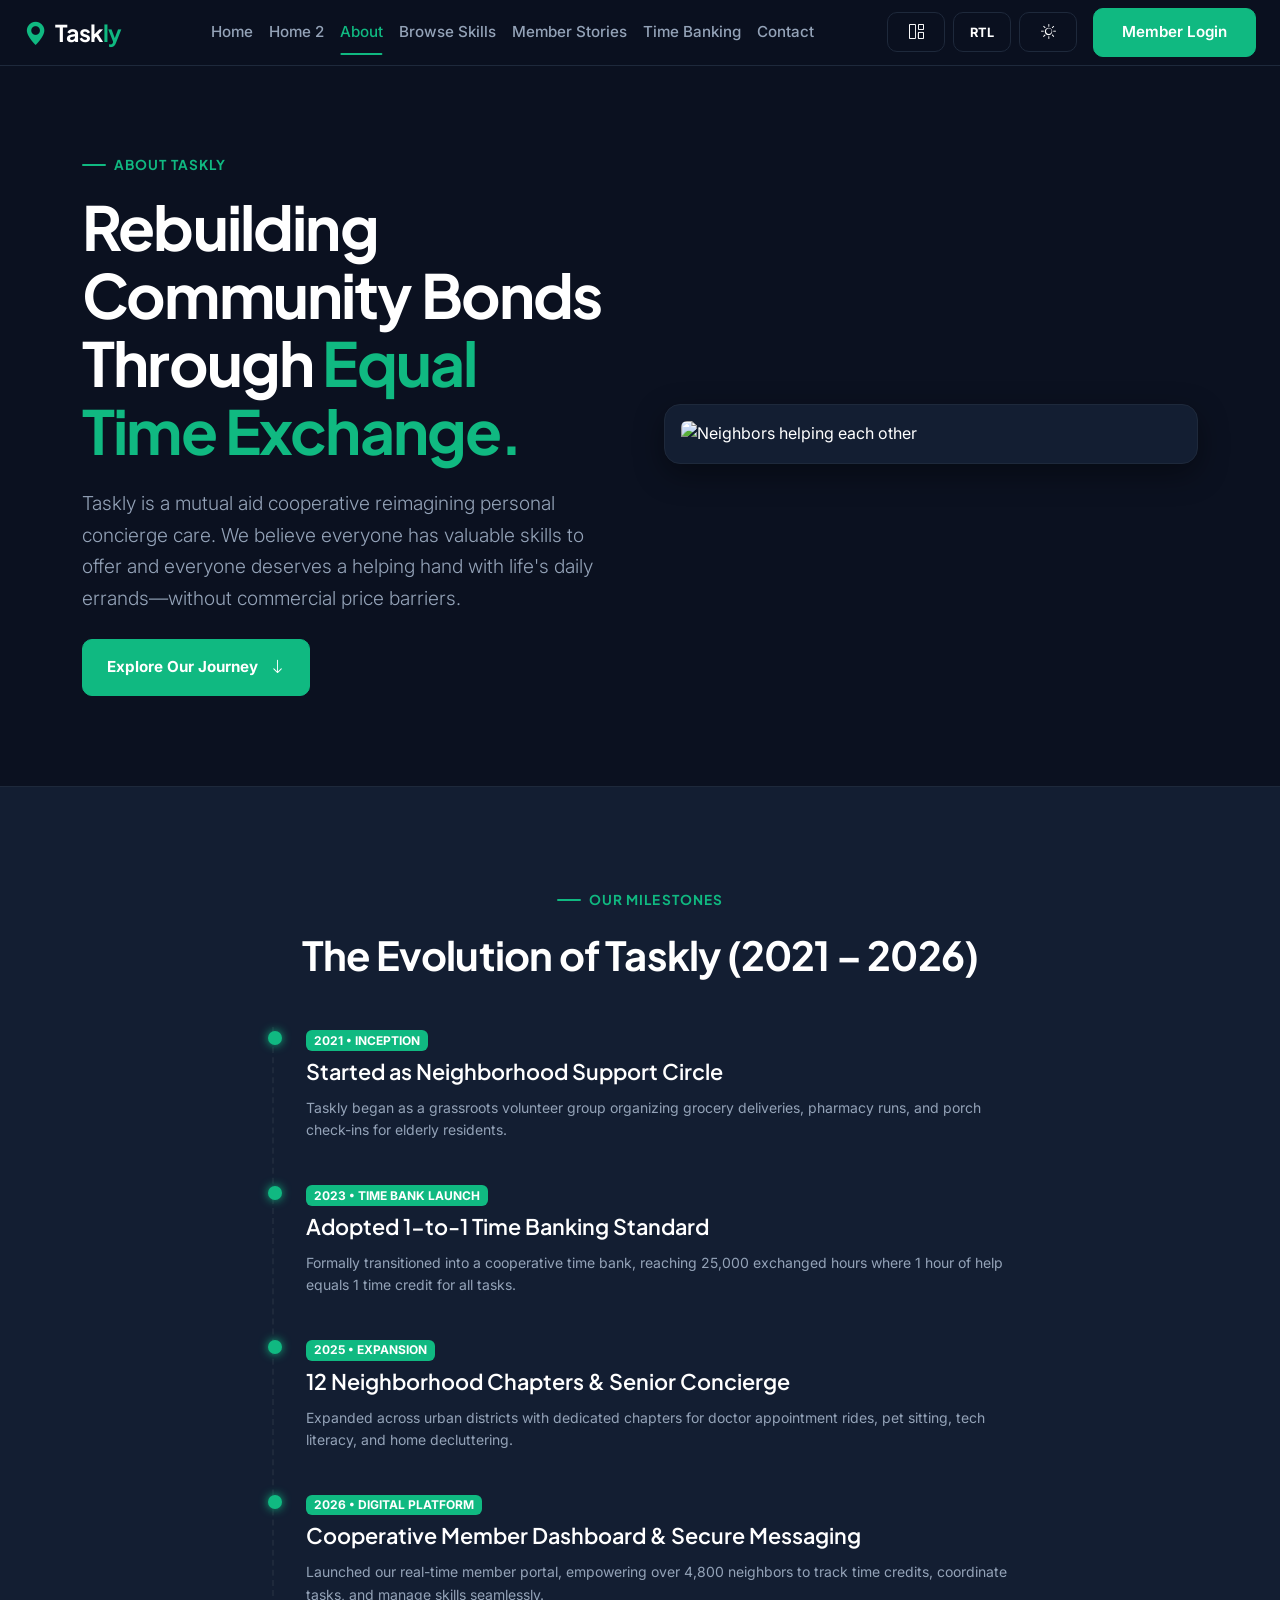
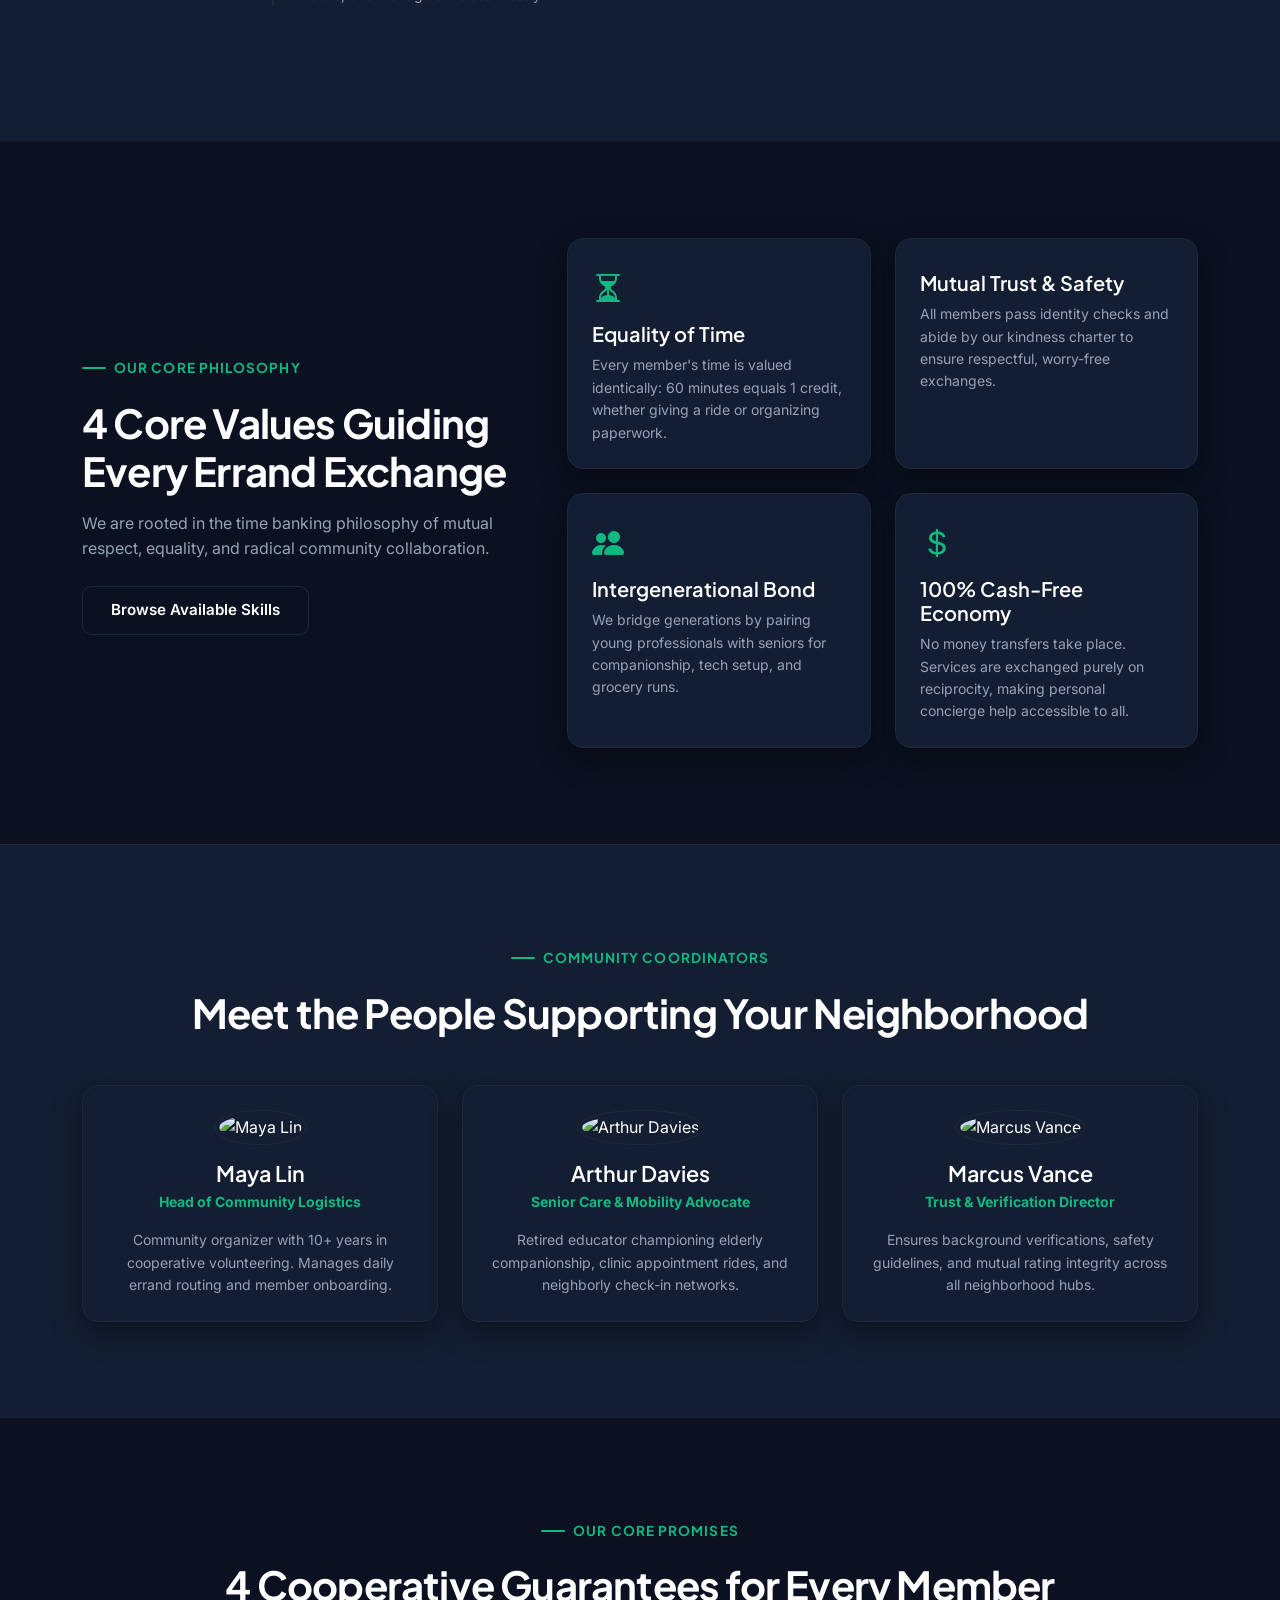
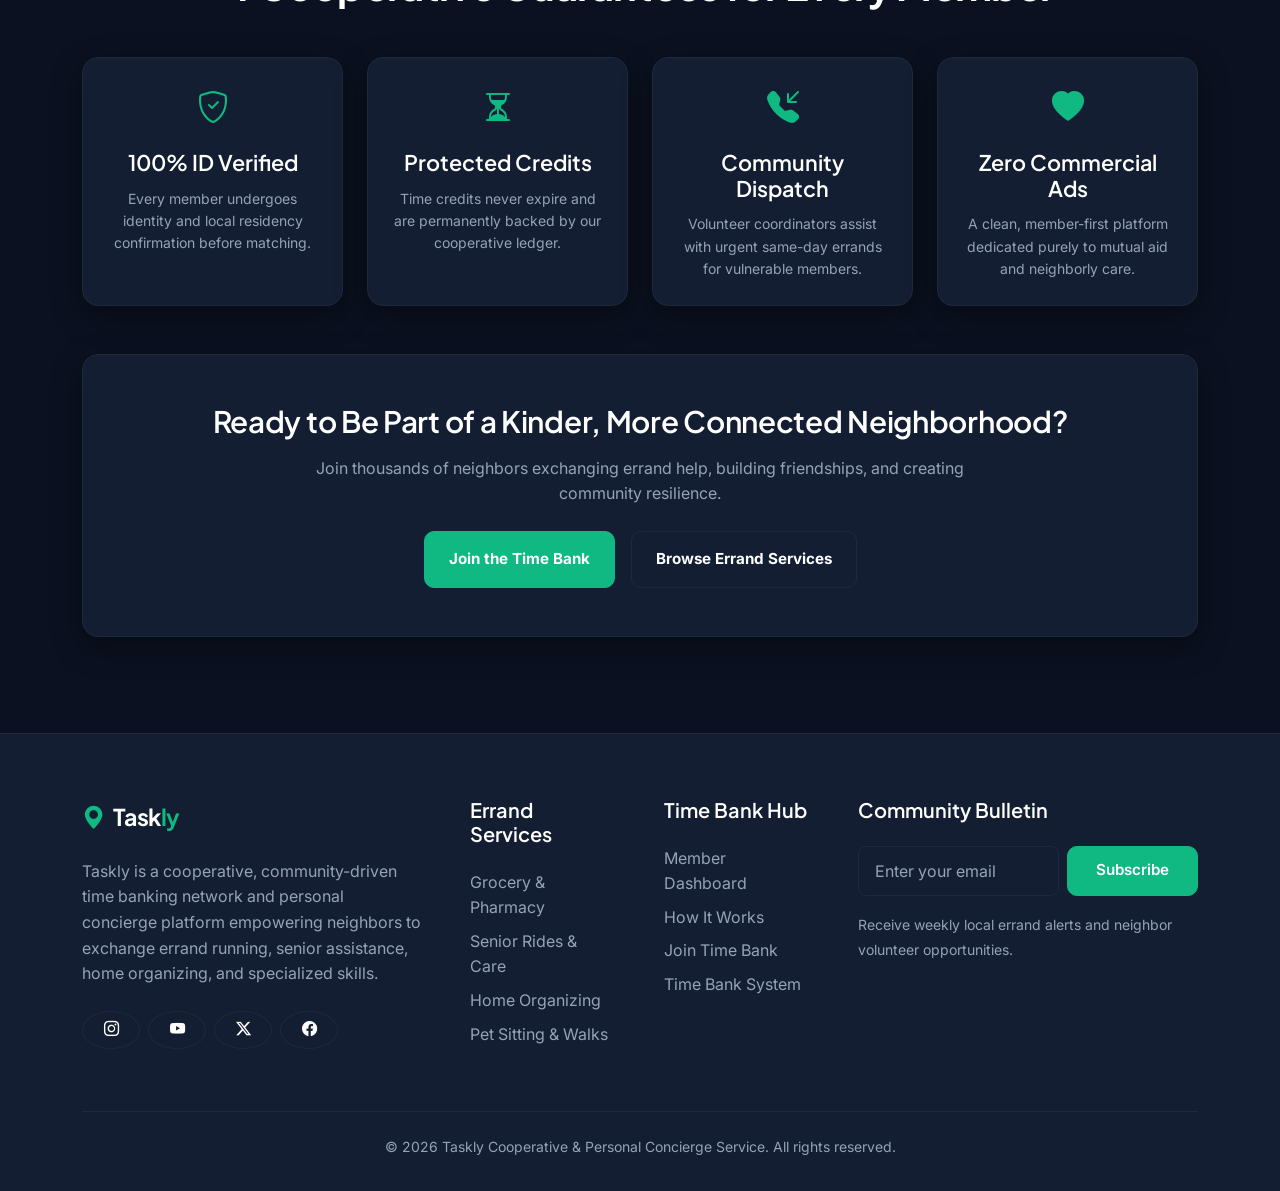
==== commit 8cc5add5: "Fix dashboard card text overlap, update brand favicon, and UI enhancements" ====
--- a/about.html
+++ b/about.html
@@ -1,28 +1,33 @@
 <!DOCTYPE html>
 <html lang="en">
+
 <head>
     <meta charset="UTF-8">
     <meta name="viewport" content="width=device-width, initial-scale=1.0">
     <title>About Us — Our Time Banking Mission | Taskly</title>
-    
+
     <link rel="icon" type="image/svg+xml" href="favicon.svg">
-    <meta name="description" content="Discover the story and cooperative mission of Taskly. We connect neighbors to exchange personal concierge assistance and errand running through equal time banking.">
-    
+    <meta name="description"
+        content="Discover the story and cooperative mission of Taskly. We connect neighbors to exchange personal concierge assistance and errand running through equal time banking.">
+
     <!-- Google Fonts: Plus Jakarta Sans (Headings) + Inter (Body) -->
     <link rel="preconnect" href="https://fonts.googleapis.com">
     <link rel="preconnect" href="https://fonts.gstatic.com" crossorigin>
-    <link href="https://fonts.googleapis.com/css2?family=Inter:wght@400;500;600;700&family=Plus+Jakarta+Sans:wght@500;600;700;800&display=swap" rel="stylesheet">
-    
+    <link
+        href="https://fonts.googleapis.com/css2?family=Inter:wght@400;500;600;700&family=Plus+Jakarta+Sans:wght@500;600;700;800&display=swap"
+        rel="stylesheet">
+
     <!-- Bootstrap 5 CSS -->
     <link href="https://cdn.jsdelivr.net/npm/bootstrap@5.3.2/dist/css/bootstrap.min.css" rel="stylesheet">
     <!-- Bootstrap Icons -->
     <link rel="stylesheet" href="https://cdn.jsdelivr.net/npm/bootstrap-icons@1.11.1/font/bootstrap-icons.css">
-    
+
     <!-- Custom CSS -->
     <link rel="stylesheet" href="assets/css/style.css">
     <link rel="stylesheet" href="assets/css/dark-mode.css">
     <link rel="stylesheet" href="assets/css/rtl.css">
 </head>
+
 <body data-theme="dark">
 
     <!-- Navbar -->
@@ -32,15 +37,16 @@
                 <i class="bi bi-geo-alt-fill"></i>
                 <span>Task<span class="text-primary-accent">ly</span></span>
             </a>
-            
-            <button class="navbar-toggler border-0 shadow-none text-body ms-auto" type="button" data-bs-toggle="collapse" data-bs-target="#navbarNav">
+
+            <button class="navbar-toggler border-0 shadow-none text-body ms-auto" type="button"
+                data-bs-toggle="collapse" data-bs-target="#navbarNav">
                 <i class="bi bi-list fs-2"></i>
             </button>
-            
+
             <div class="collapse navbar-collapse" id="navbarNav">
                 <ul class="navbar-nav mx-auto">
                     <li class="nav-item"><a class="nav-link" href="index.html">Home</a></li>
-                    <li class="nav-item"><a class="nav-link" href="home2.html">How It Works</a></li>
+                    <li class="nav-item"><a class="nav-link" href="home2.html">Home 2</a></li>
                     <li class="nav-item"><a class="nav-link active" href="about.html">About</a></li>
                     <li class="nav-item"><a class="nav-link" href="services.html">Browse Skills</a></li>
                     <li class="nav-item"><a class="nav-link" href="blog.html">Member Stories</a></li>
@@ -48,9 +54,15 @@
                     <li class="nav-item"><a class="nav-link" href="contact.html">Contact</a></li>
                 </ul>
                 <div class="d-flex align-items-center gap-2 mt-3 mt-xl-0">
-                    <a href="dashboard.html" class="btn btn-secondary-custom d-flex align-items-center justify-content-center" style="width: 40px; height: 40px;" title="Member Dashboard"><i class="bi bi-grid-1x2"></i></a>
-                    <a href="#" id="rtlToggle" class="btn btn-secondary-custom d-flex align-items-center justify-content-center fw-bold" style="width: 40px; height: 40px; font-size: 0.8rem;" title="Toggle RTL">RTL</a>
-                    <a href="#" id="themeToggle" class="btn btn-secondary-custom d-flex align-items-center justify-content-center" style="width: 40px; height: 40px;" title="Toggle Theme"><i class="bi bi-sun"></i></a>
+                    <a href="dashboard.html"
+                        class="btn btn-secondary-custom d-flex align-items-center justify-content-center"
+                        style="width: 40px; height: 40px;" title="Member Dashboard"><i class="bi bi-grid-1x2"></i></a>
+                    <a href="#" id="rtlToggle"
+                        class="btn btn-secondary-custom d-flex align-items-center justify-content-center fw-bold"
+                        style="width: 40px; height: 40px; font-size: 0.8rem;" title="Toggle RTL">RTL</a>
+                    <a href="#" id="themeToggle"
+                        class="btn btn-secondary-custom d-flex align-items-center justify-content-center"
+                        style="width: 40px; height: 40px;" title="Toggle Theme"><i class="bi bi-sun"></i></a>
                     <a href="login.html" class="btn btn-primary-orange fw-semibold ms-2">Member Login</a>
                 </div>
             </div>
@@ -67,16 +79,20 @@
                         Rebuilding Community Bonds Through <span class="text-primary-accent">Equal Time Exchange.</span>
                     </h1>
                     <p class="lead mb-4">
-                        Taskly is a mutual aid cooperative reimagining personal concierge care. We believe everyone has valuable skills to offer and everyone deserves a helping hand with life's daily errands—without commercial price barriers.
+                        Taskly is a mutual aid cooperative reimagining personal concierge care. We believe everyone has
+                        valuable skills to offer and everyone deserves a helping hand with life's daily errands—without
+                        commercial price barriers.
                     </p>
                     <div class="d-flex gap-3 mb-4">
-                        <a href="#history" class="btn btn-primary-orange btn-lg px-4 py-3 fw-bold">Explore Our Journey <i class="bi bi-arrow-down ms-1"></i></a>
+                        <a href="#history" class="btn btn-primary-orange btn-lg px-4 py-3 fw-bold">Explore Our Journey
+                            <i class="bi bi-arrow-down ms-1"></i></a>
                     </div>
                 </div>
 
                 <div class="col-lg-6 fade-up" style="transition-delay: 0.1s;">
                     <div class="glass-card p-3">
-                        <img src="https://images.unsplash.com/photo-1576765608535-5f04d1e3f289?auto=format&fit=crop&w=800&q=80" class="img-fluid rounded w-100" alt="Neighbors helping each other">
+                        <img src="https://encrypted-tbn0.gstatic.com/images?q=tbn:ANd9GcSr6Ypqu82hxcA0UIjb5vvaZMmE42hWJ0E-YjjCuHp6pQ&s=10"
+                            class="img-fluid rounded w-100" alt="Neighbors helping each other">
                     </div>
                 </div>
             </div>
@@ -98,28 +114,34 @@
                         <div class="timeline-item">
                             <span class="badge bg-primary-accent text-white mb-2">2021 • INCEPTION</span>
                             <h4>Started as Neighborhood Support Circle</h4>
-                            <p class="text-secondary small mb-0">Taskly began as a grassroots volunteer group organizing grocery deliveries, pharmacy runs, and porch check-ins for elderly residents.</p>
+                            <p class="text-secondary small mb-0">Taskly began as a grassroots volunteer group organizing
+                                grocery deliveries, pharmacy runs, and porch check-ins for elderly residents.</p>
                         </div>
 
                         <!-- Milestone 2 -->
                         <div class="timeline-item">
                             <span class="badge bg-primary-accent text-white mb-2">2023 • TIME BANK LAUNCH</span>
                             <h4>Adopted 1-to-1 Time Banking Standard</h4>
-                            <p class="text-secondary small mb-0">Formally transitioned into a cooperative time bank, reaching 25,000 exchanged hours where 1 hour of help equals 1 time credit for all tasks.</p>
+                            <p class="text-secondary small mb-0">Formally transitioned into a cooperative time bank,
+                                reaching 25,000 exchanged hours where 1 hour of help equals 1 time credit for all tasks.
+                            </p>
                         </div>
 
                         <!-- Milestone 3 -->
                         <div class="timeline-item">
                             <span class="badge bg-primary-accent text-white mb-2">2025 • EXPANSION</span>
                             <h4>12 Neighborhood Chapters & Senior Concierge</h4>
-                            <p class="text-secondary small mb-0">Expanded across urban districts with dedicated chapters for doctor appointment rides, pet sitting, tech literacy, and home decluttering.</p>
+                            <p class="text-secondary small mb-0">Expanded across urban districts with dedicated chapters
+                                for doctor appointment rides, pet sitting, tech literacy, and home decluttering.</p>
                         </div>
 
                         <!-- Milestone 4 -->
                         <div class="timeline-item">
                             <span class="badge bg-primary-accent text-white mb-2">2026 • DIGITAL PLATFORM</span>
                             <h4>Cooperative Member Dashboard & Secure Messaging</h4>
-                            <p class="text-secondary small mb-0">Launched our real-time member portal, empowering over 4,800 neighbors to track time credits, coordinate tasks, and manage skills seamlessly.</p>
+                            <p class="text-secondary small mb-0">Launched our real-time member portal, empowering over
+                                4,800 neighbors to track time credits, coordinate tasks, and manage skills seamlessly.
+                            </p>
                         </div>
                     </div>
                 </div>
@@ -134,7 +156,8 @@
                 <div class="col-lg-5 fade-up">
                     <span class="eyebrow-label">OUR CORE PHILOSOPHY</span>
                     <h2 class="display-6 mt-1 mb-3">4 Core Values Guiding Every Errand Exchange</h2>
-                    <p class="text-secondary mb-4">We are rooted in the time banking philosophy of mutual respect, equality, and radical community collaboration.</p>
+                    <p class="text-secondary mb-4">We are rooted in the time banking philosophy of mutual respect,
+                        equality, and radical community collaboration.</p>
                     <a href="services.html" class="btn btn-secondary-custom">Browse Available Skills</a>
                 </div>
 
@@ -144,7 +167,8 @@
                             <div class="glass-card p-4 h-100">
                                 <div class="text-primary-accent fs-2 mb-2"><i class="bi bi-hourglass-split"></i></div>
                                 <h5>Equality of Time</h5>
-                                <p class="text-secondary small mb-0">Every member's time is valued identically: 60 minutes equals 1 credit, whether giving a ride or organizing paperwork.</p>
+                                <p class="text-secondary small mb-0">Every member's time is valued identically: 60
+                                    minutes equals 1 credit, whether giving a ride or organizing paperwork.</p>
                             </div>
                         </div>
 
@@ -152,7 +176,8 @@
                             <div class="glass-card p-4 h-100">
                                 <div class="text-primary-accent fs-2 mb-2"><i class="bi bi-shield-heart"></i></div>
                                 <h5>Mutual Trust & Safety</h5>
-                                <p class="text-secondary small mb-0">All members pass identity checks and abide by our kindness charter to ensure respectful, worry-free exchanges.</p>
+                                <p class="text-secondary small mb-0">All members pass identity checks and abide by our
+                                    kindness charter to ensure respectful, worry-free exchanges.</p>
                             </div>
                         </div>
 
@@ -160,7 +185,8 @@
                             <div class="glass-card p-4 h-100">
                                 <div class="text-primary-accent fs-2 mb-2"><i class="bi bi-people-fill"></i></div>
                                 <h5>Intergenerational Bond</h5>
-                                <p class="text-secondary small mb-0">We bridge generations by pairing young professionals with seniors for companionship, tech setup, and grocery runs.</p>
+                                <p class="text-secondary small mb-0">We bridge generations by pairing young
+                                    professionals with seniors for companionship, tech setup, and grocery runs.</p>
                             </div>
                         </div>
 
@@ -168,7 +194,9 @@
                             <div class="glass-card p-4 h-100">
                                 <div class="text-primary-accent fs-2 mb-2"><i class="bi bi-currency-dollar"></i></div>
                                 <h5>100% Cash-Free Economy</h5>
-                                <p class="text-secondary small mb-0">No money transfers take place. Services are exchanged purely on reciprocity, making personal concierge help accessible to all.</p>
+                                <p class="text-secondary small mb-0">No money transfers take place. Services are
+                                    exchanged purely on reciprocity, making personal concierge help accessible to all.
+                                </p>
                             </div>
                         </div>
                     </div>
@@ -188,28 +216,37 @@
             <div class="row g-4 justify-content-center">
                 <div class="col-lg-4 col-md-6 fade-up">
                     <div class="glass-card p-4 text-center">
-                        <img src="https://images.unsplash.com/photo-1534528741775-53994a69daeb?auto=format&fit=crop&w=400&q=80" class="rounded-circle mb-3 border border-primary p-1" style="width: 110px; height: 110px; object-fit: cover;" alt="Maya Lin">
+                        <img src="https://images.unsplash.com/photo-1534528741775-53994a69daeb?auto=format&fit=crop&w=400&q=80"
+                            class="rounded-circle mb-3 border border-primary p-1"
+                            style="width: 110px; height: 110px; object-fit: cover;" alt="Maya Lin">
                         <h4 class="mb-1">Maya Lin</h4>
                         <small class="text-primary-accent fw-bold d-block mb-3">Head of Community Logistics</small>
-                        <p class="text-secondary small mb-0">Community organizer with 10+ years in cooperative volunteering. Manages daily errand routing and member onboarding.</p>
+                        <p class="text-secondary small mb-0">Community organizer with 10+ years in cooperative
+                            volunteering. Manages daily errand routing and member onboarding.</p>
                     </div>
                 </div>
 
                 <div class="col-lg-4 col-md-6 fade-up" style="transition-delay: 0.1s;">
                     <div class="glass-card p-4 text-center">
-                        <img src="https://images.unsplash.com/photo-1507003211169-0a1dd7228f2d?auto=format&fit=crop&w=400&q=80" class="rounded-circle mb-3 border border-primary p-1" style="width: 110px; height: 110px; object-fit: cover;" alt="Arthur Davies">
+                        <img src="https://images.unsplash.com/photo-1507003211169-0a1dd7228f2d?auto=format&fit=crop&w=400&q=80"
+                            class="rounded-circle mb-3 border border-primary p-1"
+                            style="width: 110px; height: 110px; object-fit: cover;" alt="Arthur Davies">
                         <h4 class="mb-1">Arthur Davies</h4>
                         <small class="text-primary-accent fw-bold d-block mb-3">Senior Care & Mobility Advocate</small>
-                        <p class="text-secondary small mb-0">Retired educator championing elderly companionship, clinic appointment rides, and neighborly check-in networks.</p>
+                        <p class="text-secondary small mb-0">Retired educator championing elderly companionship, clinic
+                            appointment rides, and neighborly check-in networks.</p>
                     </div>
                 </div>
 
                 <div class="col-lg-4 col-md-6 fade-up" style="transition-delay: 0.2s;">
                     <div class="glass-card p-4 text-center">
-                        <img src="https://images.unsplash.com/photo-1500648767791-00dcc994a43e?auto=format&fit=crop&w=400&q=80" class="rounded-circle mb-3 border border-primary p-1" style="width: 110px; height: 110px; object-fit: cover;" alt="Marcus Vance">
+                        <img src="https://images.unsplash.com/photo-1500648767791-00dcc994a43e?auto=format&fit=crop&w=400&q=80"
+                            class="rounded-circle mb-3 border border-primary p-1"
+                            style="width: 110px; height: 110px; object-fit: cover;" alt="Marcus Vance">
                         <h4 class="mb-1">Marcus Vance</h4>
                         <small class="text-primary-accent fw-bold d-block mb-3">Trust & Verification Director</small>
-                        <p class="text-secondary small mb-0">Ensures background verifications, safety guidelines, and mutual rating integrity across all neighborhood hubs.</p>
+                        <p class="text-secondary small mb-0">Ensures background verifications, safety guidelines, and
+                            mutual rating integrity across all neighborhood hubs.</p>
                     </div>
                 </div>
             </div>
@@ -226,34 +263,42 @@
 
             <div class="row g-4">
                 <div class="col-lg-3 col-md-6 fade-up">
-                    <div class="glass-card p-4 h-100 border-start border-primary" style="border-start-width: 4px !important;">
+                    <div class="glass-card p-4 h-100 border-start border-primary text-center"
+                        style="border-start-width: 4px !important;">
                         <div class="text-primary-accent fs-2 mb-3"><i class="bi bi-shield-check"></i></div>
                         <h4>100% ID Verified</h4>
-                        <p class="text-secondary small mb-0">Every member undergoes identity and local residency confirmation before matching.</p>
+                        <p class="text-secondary small mb-0">Every member undergoes identity and local residency
+                            confirmation before matching.</p>
                     </div>
                 </div>
 
                 <div class="col-lg-3 col-md-6 fade-up" style="transition-delay: 0.1s;">
-                    <div class="glass-card p-4 h-100 border-start border-primary" style="border-start-width: 4px !important;">
+                    <div class="glass-card p-4 h-100 border-start border-primary text-center"
+                        style="border-start-width: 4px !important;">
                         <div class="text-primary-accent fs-2 mb-3"><i class="bi bi-hourglass-split"></i></div>
                         <h4>Protected Credits</h4>
-                        <p class="text-secondary small mb-0">Time credits never expire and are permanently backed by our cooperative ledger.</p>
+                        <p class="text-secondary small mb-0">Time credits never expire and are permanently backed by our
+                            cooperative ledger.</p>
                     </div>
                 </div>
 
                 <div class="col-lg-3 col-md-6 fade-up" style="transition-delay: 0.2s;">
-                    <div class="glass-card p-4 h-100 border-start border-primary" style="border-start-width: 4px !important;">
+                    <div class="glass-card p-4 h-100 border-start border-primary text-center"
+                        style="border-start-width: 4px !important;">
                         <div class="text-primary-accent fs-2 mb-3"><i class="bi bi-telephone-inbound-fill"></i></div>
                         <h4>Community Dispatch</h4>
-                        <p class="text-secondary small mb-0">Volunteer coordinators assist with urgent same-day errands for vulnerable members.</p>
+                        <p class="text-secondary small mb-0">Volunteer coordinators assist with urgent same-day errands
+                            for vulnerable members.</p>
                     </div>
                 </div>
 
                 <div class="col-lg-3 col-md-6 fade-up" style="transition-delay: 0.3s;">
-                    <div class="glass-card p-4 h-100 border-start border-primary" style="border-start-width: 4px !important;">
+                    <div class="glass-card p-4 h-100 border-start border-primary text-center"
+                        style="border-start-width: 4px !important;">
                         <div class="text-primary-accent fs-2 mb-3"><i class="bi bi-heart-fill"></i></div>
                         <h4>Zero Commercial Ads</h4>
-                        <p class="text-secondary small mb-0">A clean, member-first platform dedicated purely to mutual aid and neighborly care.</p>
+                        <p class="text-secondary small mb-0">A clean, member-first platform dedicated purely to mutual
+                            aid and neighborly care.</p>
                     </div>
                 </div>
             </div>
@@ -261,10 +306,13 @@
             <!-- Banner CTA Box -->
             <div class="glass-card p-4 p-md-5 mt-5 text-center fade-up">
                 <h3 class="mb-3">Ready to Be Part of a Kinder, More Connected Neighborhood?</h3>
-                <p class="text-secondary mx-auto mb-4" style="max-width: 650px;">Join thousands of neighbors exchanging errand help, building friendships, and creating community resilience.</p>
+                <p class="text-secondary mx-auto mb-4" style="max-width: 650px;">Join thousands of neighbors exchanging
+                    errand help, building friendships, and creating community resilience.</p>
                 <div class="d-flex justify-content-center gap-3 flex-wrap">
-                    <a href="register.html" class="btn btn-primary-orange btn-lg px-4 py-3 fw-bold">Join the Time Bank</a>
-                    <a href="services.html" class="btn btn-secondary-custom btn-lg px-4 py-3 fw-bold">Browse Errand Services</a>
+                    <a href="register.html" class="btn btn-primary-orange btn-lg px-4 py-3 fw-bold">Join the Time
+                        Bank</a>
+                    <a href="services.html" class="btn btn-secondary-custom btn-lg px-4 py-3 fw-bold">Browse Errand
+                        Services</a>
                 </div>
             </div>
         </div>
@@ -279,16 +327,26 @@
                         <i class="bi bi-geo-alt-fill"></i>
                         <span>Task<span class="text-primary-accent">ly</span></span>
                     </a>
-                    <p class="text-secondary mb-4">Taskly is a cooperative, community-driven time banking network and personal concierge platform empowering neighbors to exchange errand running, senior assistance, home organizing, and specialized skills.</p>
+                    <p class="text-secondary mb-4">Taskly is a cooperative, community-driven time banking network and
+                        personal concierge platform empowering neighbors to exchange errand running, senior assistance,
+                        home organizing, and specialized skills.</p>
                     <!-- Social Media Icons -->
                     <div class="d-flex align-items-center gap-2 mt-3">
-                        <a href="https://instagram.com" target="_blank" class="btn btn-secondary-custom rounded-circle d-flex align-items-center justify-content-center" style="width: 38px; height: 38px;" title="Instagram"><i class="bi bi-instagram"></i></a>
-                        <a href="https://youtube.com" target="_blank" class="btn btn-secondary-custom rounded-circle d-flex align-items-center justify-content-center" style="width: 38px; height: 38px;" title="YouTube"><i class="bi bi-youtube"></i></a>
-                        <a href="https://twitter.com" target="_blank" class="btn btn-secondary-custom rounded-circle d-flex align-items-center justify-content-center" style="width: 38px; height: 38px;" title="X (Twitter)"><i class="bi bi-twitter-x"></i></a>
-                        <a href="https://facebook.com" target="_blank" class="btn btn-secondary-custom rounded-circle d-flex align-items-center justify-content-center" style="width: 38px; height: 38px;" title="Facebook"><i class="bi bi-facebook"></i></a>
-                    </div>
-                </div>
-                <div class="col-lg-2 col-md-4">
+                        <a href="https://instagram.com" target="_blank"
+                            class="btn btn-secondary-custom rounded-circle d-flex align-items-center justify-content-center"
+                            style="width: 38px; height: 38px;" title="Instagram"><i class="bi bi-instagram"></i></a>
+                        <a href="https://youtube.com" target="_blank"
+                            class="btn btn-secondary-custom rounded-circle d-flex align-items-center justify-content-center"
+                            style="width: 38px; height: 38px;" title="YouTube"><i class="bi bi-youtube"></i></a>
+                        <a href="https://twitter.com" target="_blank"
+                            class="btn btn-secondary-custom rounded-circle d-flex align-items-center justify-content-center"
+                            style="width: 38px; height: 38px;" title="X (Twitter)"><i class="bi bi-twitter-x"></i></a>
+                        <a href="https://facebook.com" target="_blank"
+                            class="btn btn-secondary-custom rounded-circle d-flex align-items-center justify-content-center"
+                            style="width: 38px; height: 38px;" title="Facebook"><i class="bi bi-facebook"></i></a>
+                    </div>
+                </div>
+                <div class="col-lg-2 col-md-3 col-6">
                     <h5 class="mb-4">Errand Services</h5>
                     <ul class="list-unstyled">
                         <li class="mb-2"><a href="services.html" class="footer-link">Grocery & Pharmacy</a></li>
@@ -297,7 +355,7 @@
                         <li class="mb-2"><a href="services.html" class="footer-link">Pet Sitting & Walks</a></li>
                     </ul>
                 </div>
-                <div class="col-lg-2 col-md-4">
+                <div class="col-lg-2 col-md-3 col-6">
                     <h5 class="mb-4">Time Bank Hub</h5>
                     <ul class="list-unstyled">
                         <li class="mb-2"><a href="dashboard.html" class="footer-link">Member Dashboard</a></li>
@@ -306,17 +364,19 @@
                         <li class="mb-2"><a href="pricing.html" class="footer-link">Time Bank System</a></li>
                     </ul>
                 </div>
-                <div class="col-lg-4 col-md-4">
+                <div class="col-lg-4 col-md-12">
                     <h5 class="mb-4">Community Bulletin</h5>
-                    <form class="d-flex gap-2 mb-3">
+                    <form class="d-flex gap-2 mb-3" style="max-width: 440px;">
                         <input type="email" class="form-control form-control-glass" placeholder="Enter your email">
-                        <button class="btn btn-primary-orange" type="button">Subscribe</button>
+                        <button class="btn btn-primary-orange text-nowrap flex-shrink-0" type="button">Subscribe</button>
                     </form>
-                    <small class="text-secondary">Receive weekly local errand alerts and neighbor volunteer opportunities.</small>
+                    <small class="text-secondary">Receive weekly local errand alerts and neighbor volunteer
+                        opportunities.</small>
                 </div>
             </div>
             <div class="border-top border-secondary mt-5 pt-4 text-center">
-                <p class="text-secondary small mb-0">&copy; 2026 Taskly Cooperative & Personal Concierge Service. All rights reserved.</p>
+                <p class="text-secondary small mb-0">&copy; 2026 Taskly Cooperative & Personal Concierge Service. All
+                    rights reserved.</p>
             </div>
         </div>
     </footer>
@@ -324,4 +384,5 @@
     <script src="https://cdn.jsdelivr.net/npm/bootstrap@5.3.2/dist/js/bootstrap.bundle.min.js"></script>
     <script src="assets/js/main.js"></script>
 </body>
-</html>
+
+</html>
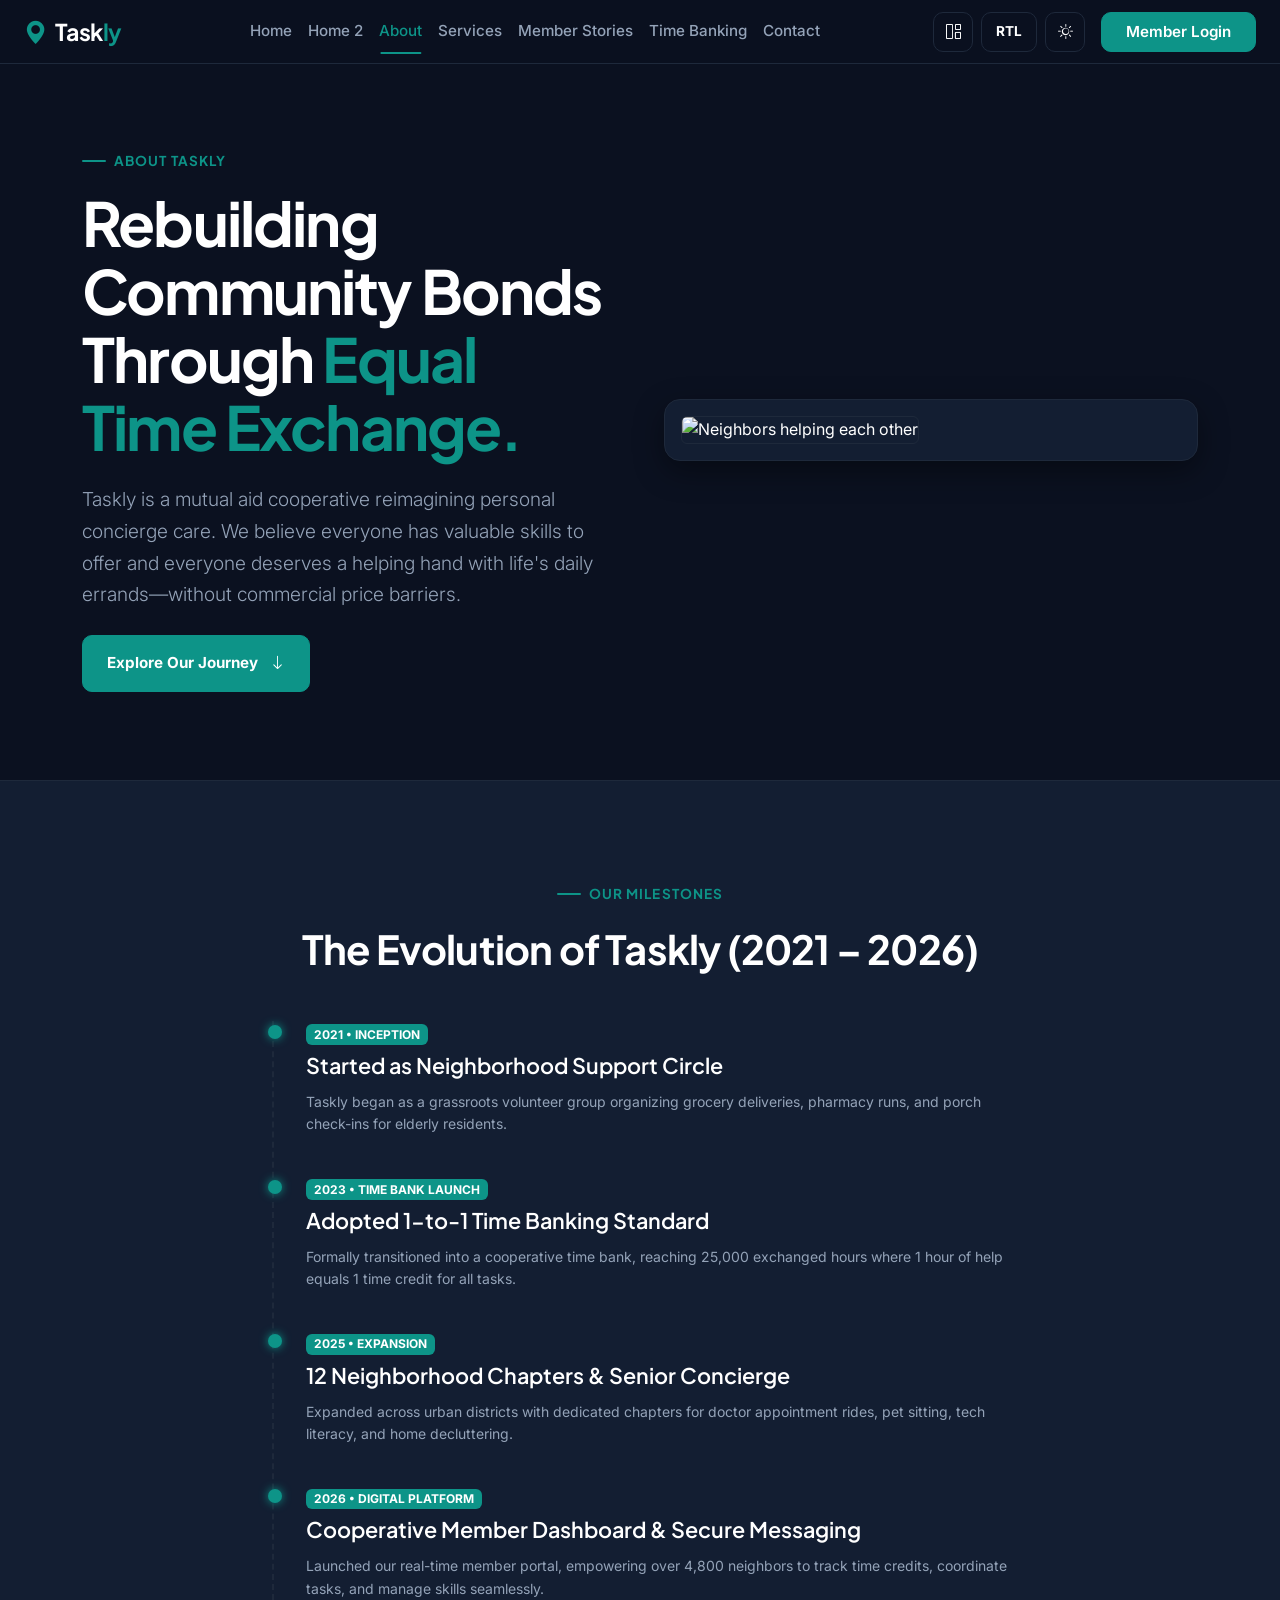
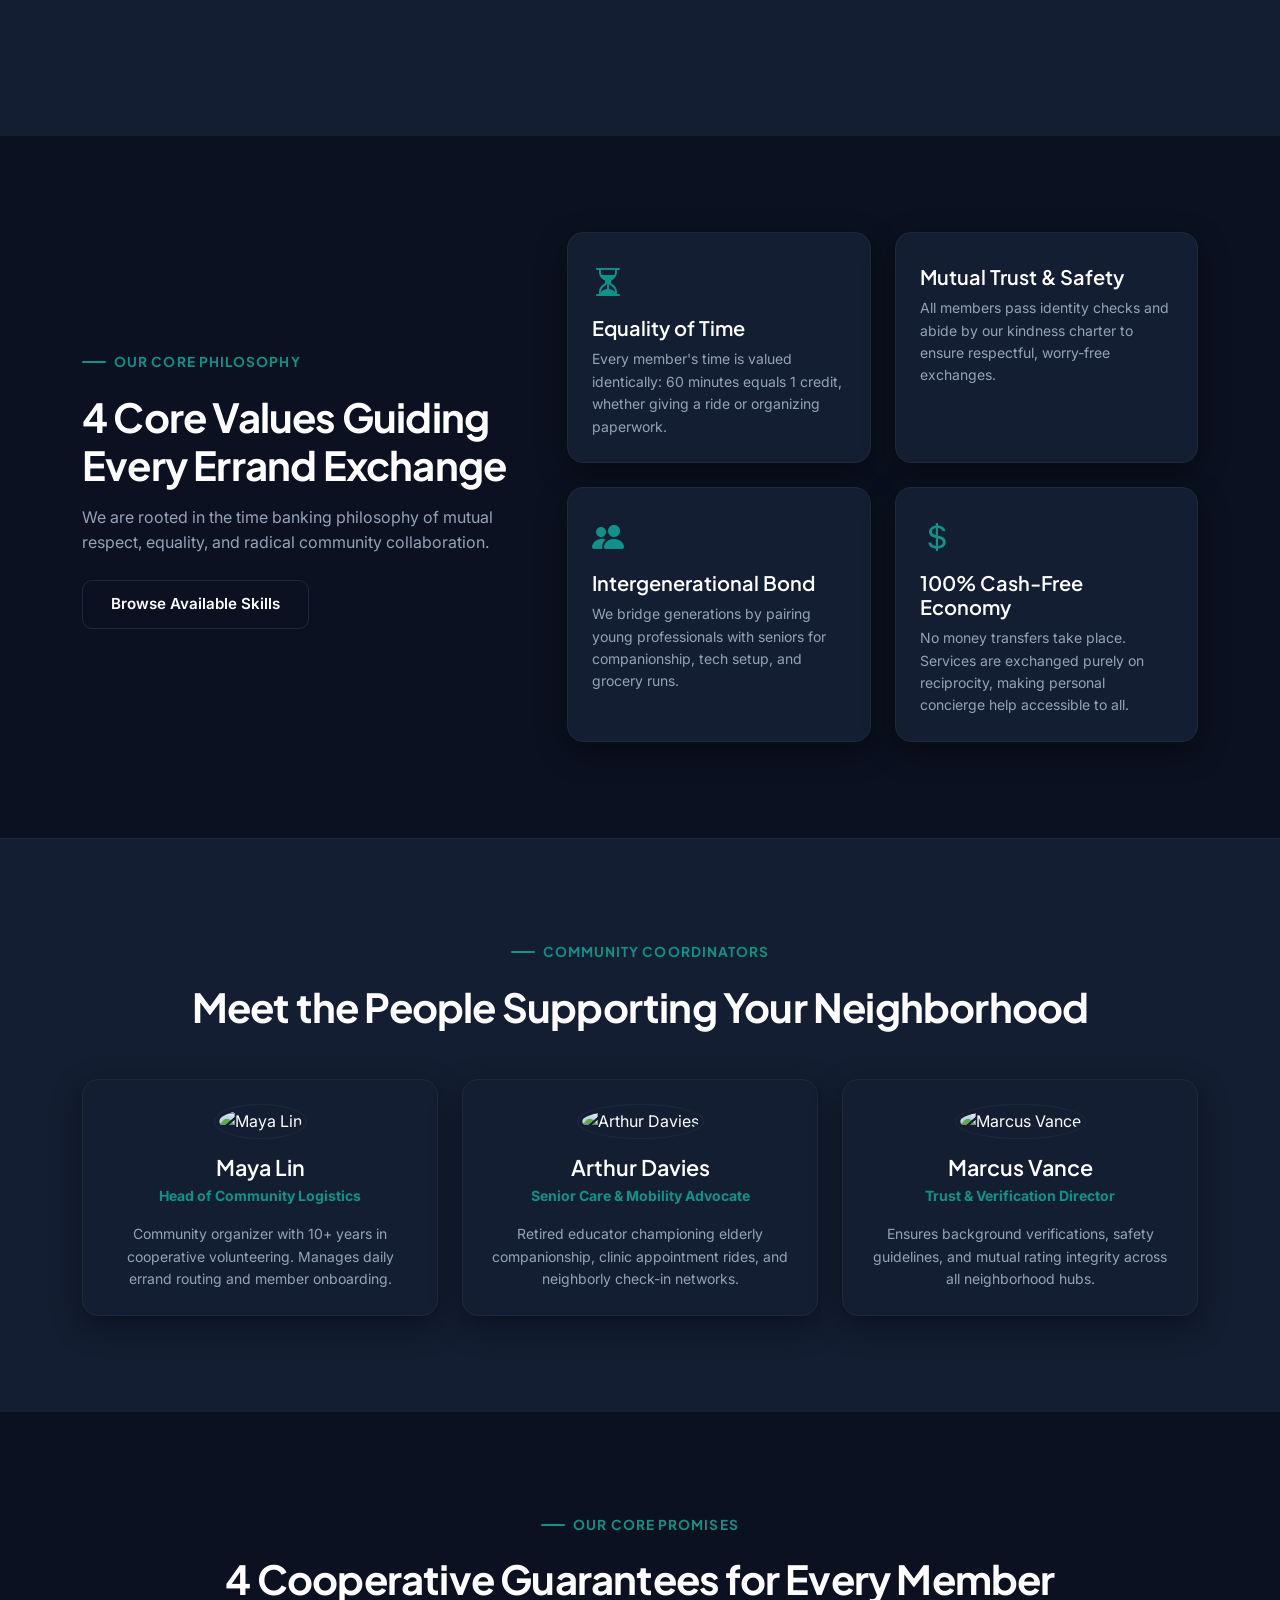
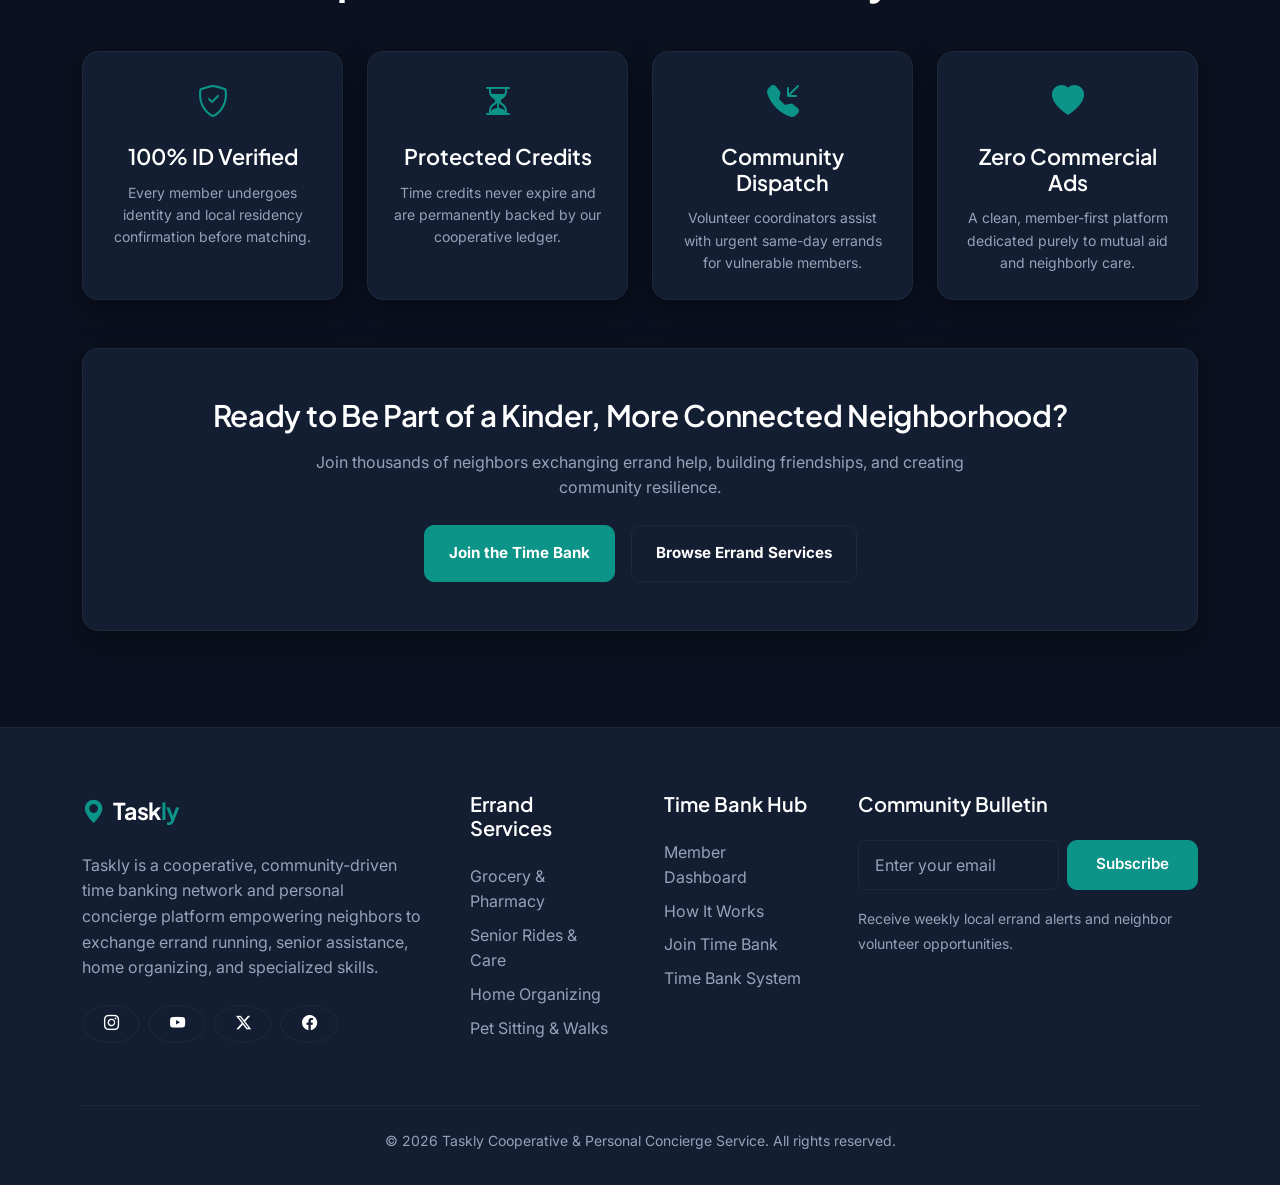
==== commit 38a96cd2: "Update services page with 8 required sections, expand time banking page with principles and benefits" ====
--- a/about.html
+++ b/about.html
@@ -48,7 +48,7 @@
                     <li class="nav-item"><a class="nav-link" href="index.html">Home</a></li>
                     <li class="nav-item"><a class="nav-link" href="home2.html">Home 2</a></li>
                     <li class="nav-item"><a class="nav-link active" href="about.html">About</a></li>
-                    <li class="nav-item"><a class="nav-link" href="services.html">Browse Skills</a></li>
+                    <li class="nav-item"><a class="nav-link" href="services.html">Services</a></li>
                     <li class="nav-item"><a class="nav-link" href="blog.html">Member Stories</a></li>
                     <li class="nav-item"><a class="nav-link" href="pricing.html">Time Banking</a></li>
                     <li class="nav-item"><a class="nav-link" href="contact.html">Contact</a></li>
@@ -59,11 +59,11 @@
                         style="width: 40px; height: 40px;" title="Member Dashboard"><i class="bi bi-grid-1x2"></i></a>
                     <a href="#" id="rtlToggle"
                         class="btn btn-secondary-custom d-flex align-items-center justify-content-center fw-bold"
-                        style="width: 40px; height: 40px; font-size: 0.8rem;" title="Toggle RTL">RTL</a>
+                        style="height: 40px; padding: 0 14px; font-size: 0.85rem;" title="Toggle RTL">RTL</a>
                     <a href="#" id="themeToggle"
                         class="btn btn-secondary-custom d-flex align-items-center justify-content-center"
                         style="width: 40px; height: 40px;" title="Toggle Theme"><i class="bi bi-sun"></i></a>
-                    <a href="login.html" class="btn btn-primary-orange fw-semibold ms-2">Member Login</a>
+                    <a href="login.html" class="btn btn-primary-orange fw-semibold ms-2" style="height: 40px; padding: 0 1.5rem;">Member Login</a>
                 </div>
             </div>
         </div>
@@ -91,8 +91,8 @@
 
                 <div class="col-lg-6 fade-up" style="transition-delay: 0.1s;">
                     <div class="glass-card p-3">
-                        <img src="https://encrypted-tbn0.gstatic.com/images?q=tbn:ANd9GcSr6Ypqu82hxcA0UIjb5vvaZMmE42hWJ0E-YjjCuHp6pQ&s=10"
-                            class="img-fluid rounded w-100" alt="Neighbors helping each other">
+                        <img src="https://images.unsplash.com/photo-1573497019940-1c28c88b4f3e?auto=format&fit=crop&w=800&q=80"
+                            class="img-fluid rounded border border-secondary w-100" style="max-height: 360px; object-fit: cover;" alt="Neighbors helping each other">
                     </div>
                 </div>
             </div>
--- a/assets/css/style.css
+++ b/assets/css/style.css
@@ -35,15 +35,15 @@
     --primary-bg: #0B1120;
     --secondary-bg: #131E32;
     --card-bg: #131E32;
-    --primary-accent: #10B981;
-    --primary-accent-hover: #059669;
+    --primary-accent: #0D9488;
+    --primary-accent-hover: #0F766E;
     --deep-black: #080D1A;
     --pure-white: #FFFFFF;
     --text-primary: #F8FAFC;
     --text-secondary: #94A3B8;
     --border-color: #1E293B;
     --card-shadow: 0 10px 30px rgba(0, 0, 0, 0.4);
-    --glow-color: rgba(16, 185, 129, 0.25);
+    --glow-color: rgba(13, 148, 136, 0.25);
     --navbar-bg: rgba(11, 17, 32, 0.92);
     --sidebar-bg: rgba(19, 30, 50, 0.95);
 }
@@ -240,6 +240,51 @@
     padding: 0.4rem 0.6rem;
     border-radius: 8px;
     color: var(--text-primary) !important;
+}
+
+/* Header Controls Consistency (Theme, RTL, and Primary CTA) */
+.navbar-glass .btn-secondary-custom,
+.navbar-glass #rtlToggle,
+.navbar-glass #themeToggle,
+.navbar-glass a[href="dashboard.html"],
+.navbar-glass .btn-primary-orange,
+.navbar-glass a[href="login.html"],
+.auth-top-controls #rtlToggle,
+.auth-top-controls #themeToggle {
+    height: 40px !important;
+    border-radius: var(--radius-btn) !important;
+    display: inline-flex !important;
+    align-items: center !important;
+    justify-content: center !important;
+    box-sizing: border-box !important;
+    line-height: 1;
+}
+
+.navbar-glass #themeToggle,
+.navbar-glass a[href="dashboard.html"],
+.auth-top-controls #themeToggle {
+    width: 40px !important;
+    height: 40px !important;
+    padding: 0 !important;
+    flex-shrink: 0;
+}
+
+.navbar-glass #rtlToggle,
+.auth-top-controls #rtlToggle {
+    height: 40px !important;
+    min-width: 40px;
+    padding: 0 14px !important;
+    font-size: 0.85rem;
+    flex-shrink: 0;
+}
+
+.navbar-glass .btn-primary-orange,
+.navbar-glass a[href="login.html"] {
+    height: 40px !important;
+    padding: 0 1.5rem !important;
+    font-size: 0.95rem;
+    line-height: 1;
+    white-space: nowrap;
 }
 
 /* Buttons — Primary & Secondary Accent */
@@ -462,6 +507,19 @@
     padding: 5rem 0 4rem;
     display: flex;
     align-items: center;
+    width: 100%;
+}
+
+@media (min-width: 992px) {
+    .hero-creative-workshop,
+    .hero-design-journey,
+    .hero-editorial-about,
+    .hero-service-orbit,
+    .hero-blog-magazine,
+    .hero-pricing-stacked,
+    .hero-contact-collab {
+        min-height: 680px;
+    }
 }
 
 @media (min-width: 1200px) {
@@ -472,7 +530,7 @@
     .hero-blog-magazine,
     .hero-pricing-stacked,
     .hero-contact-collab {
-        min-height: 80vh;
+        min-height: 700px;
     }
 }
 
@@ -681,7 +739,7 @@
 
 .accordion-glass .accordion-button:not(.collapsed) {
     color: var(--primary-accent);
-    background: rgba(16, 185, 129, 0.06);
+    background: rgba(13, 148, 136, 0.08);
 }
 
 .accordion-glass .accordion-body {
@@ -818,9 +876,9 @@
 
 /* Glass Card Badges styling for high contrast in all themes */
 .glass-card .badge.bg-secondary {
-    background-color: rgba(16, 185, 129, 0.12) !important;
+    background-color: rgba(13, 148, 136, 0.12) !important;
     color: var(--primary-accent) !important;
-    border: 1px solid rgba(16, 185, 129, 0.25) !important;
+    border: 1px solid rgba(13, 148, 136, 0.25) !important;
 }
 
 /* Responsive Overrides */
@@ -887,7 +945,7 @@
     --bs-table-bg: transparent !important;
     --bs-table-color: var(--text-primary) !important;
     --bs-table-hover-color: var(--text-primary) !important;
-    --bs-table-hover-bg: rgba(16, 185, 129, 0.08) !important;
+    --bs-table-hover-bg: rgba(13, 148, 136, 0.08) !important;
 }
 
 .table-theme th, .table-theme td {
@@ -902,7 +960,7 @@
 }
 
 .table-theme.table-hover tbody tr:hover {
-    background-color: rgba(16, 185, 129, 0.05) !important;
+    background-color: rgba(13, 148, 136, 0.05) !important;
 }
 
 /* Custom Form Checkbox Styling */
--- a/assets/css/dark-mode.css
+++ b/assets/css/dark-mode.css
@@ -6,9 +6,9 @@
     --text-primary: #FFFFFF;
     --text-secondary: #94A3B8;
     --border-color: #1E293B;
-    --primary-accent: #10B981;
-    --primary-accent-hover: #059669;
-    --glow-color: rgba(16, 185, 129, 0.25);
+    --primary-accent: #0D9488;
+    --primary-accent-hover: #0F766E;
+    --glow-color: rgba(13, 148, 136, 0.25);
 }
 
 [data-theme="dark"] .text-secondary {
